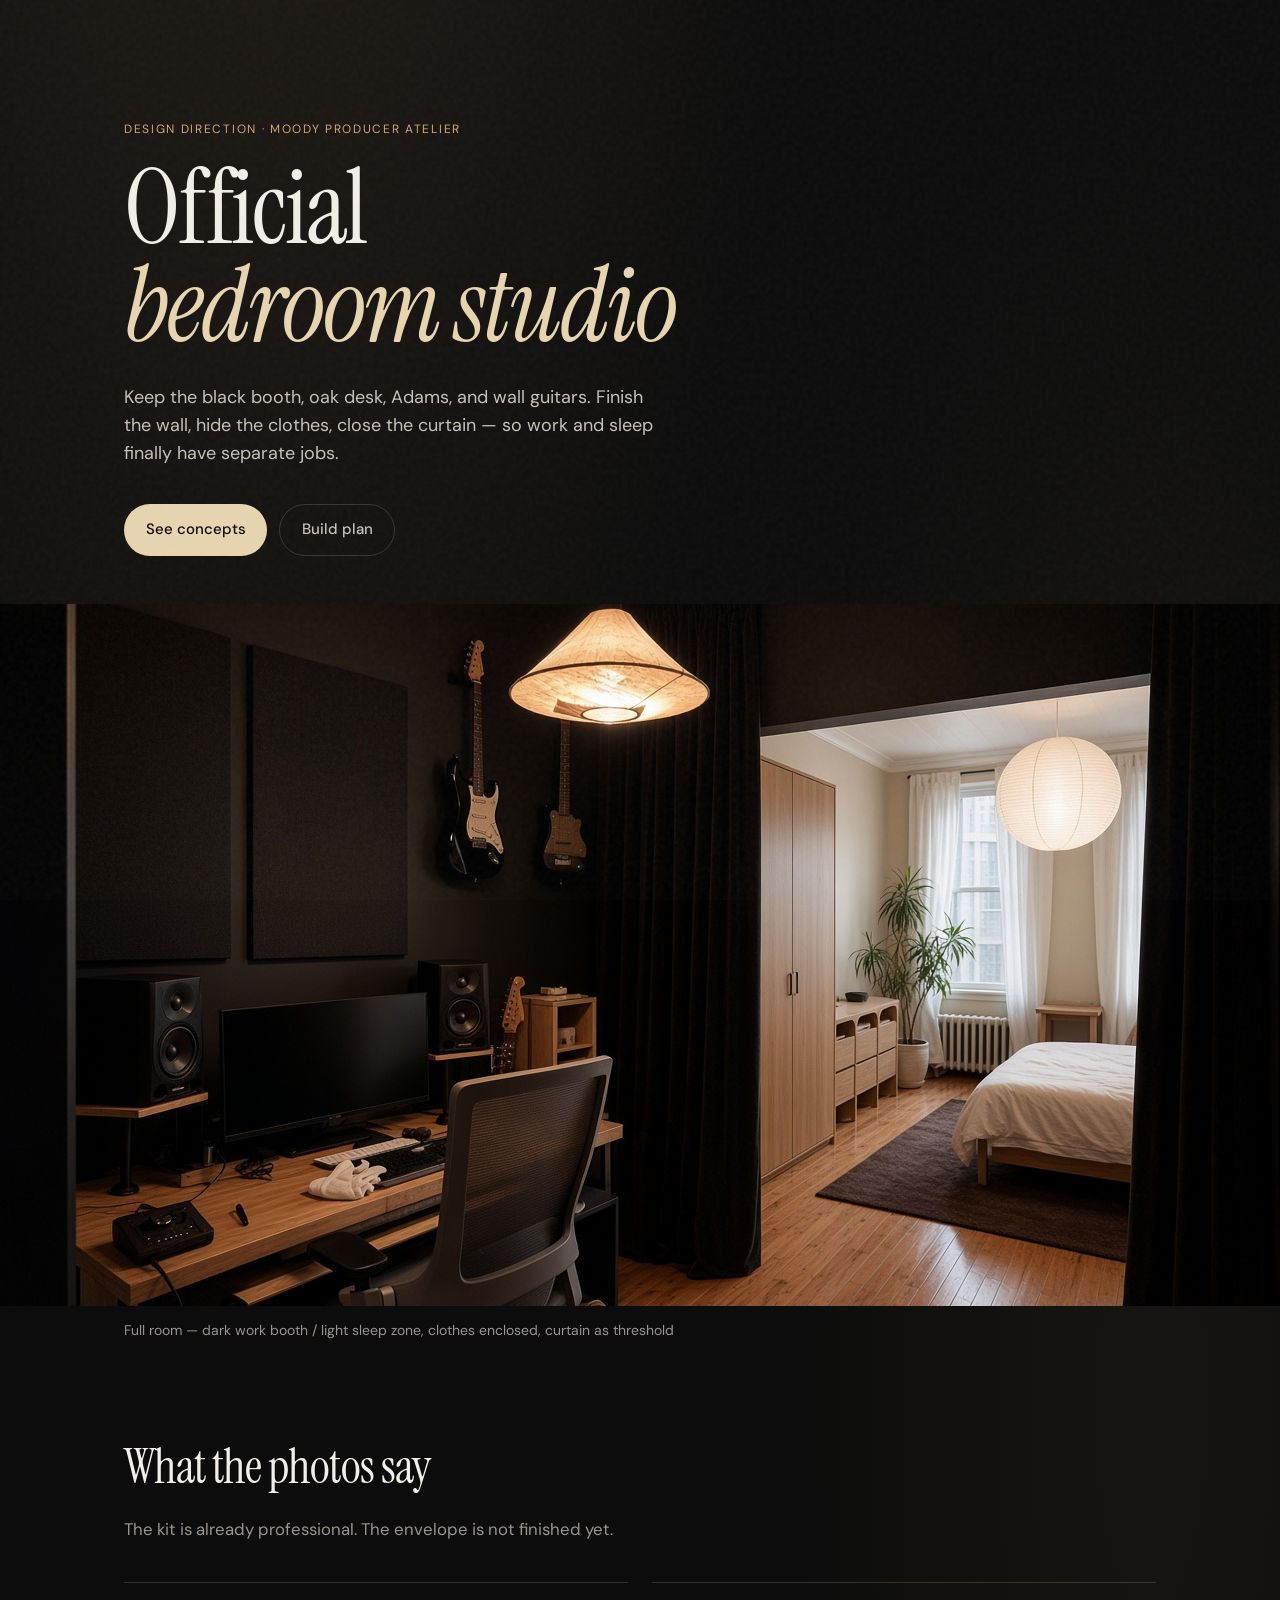
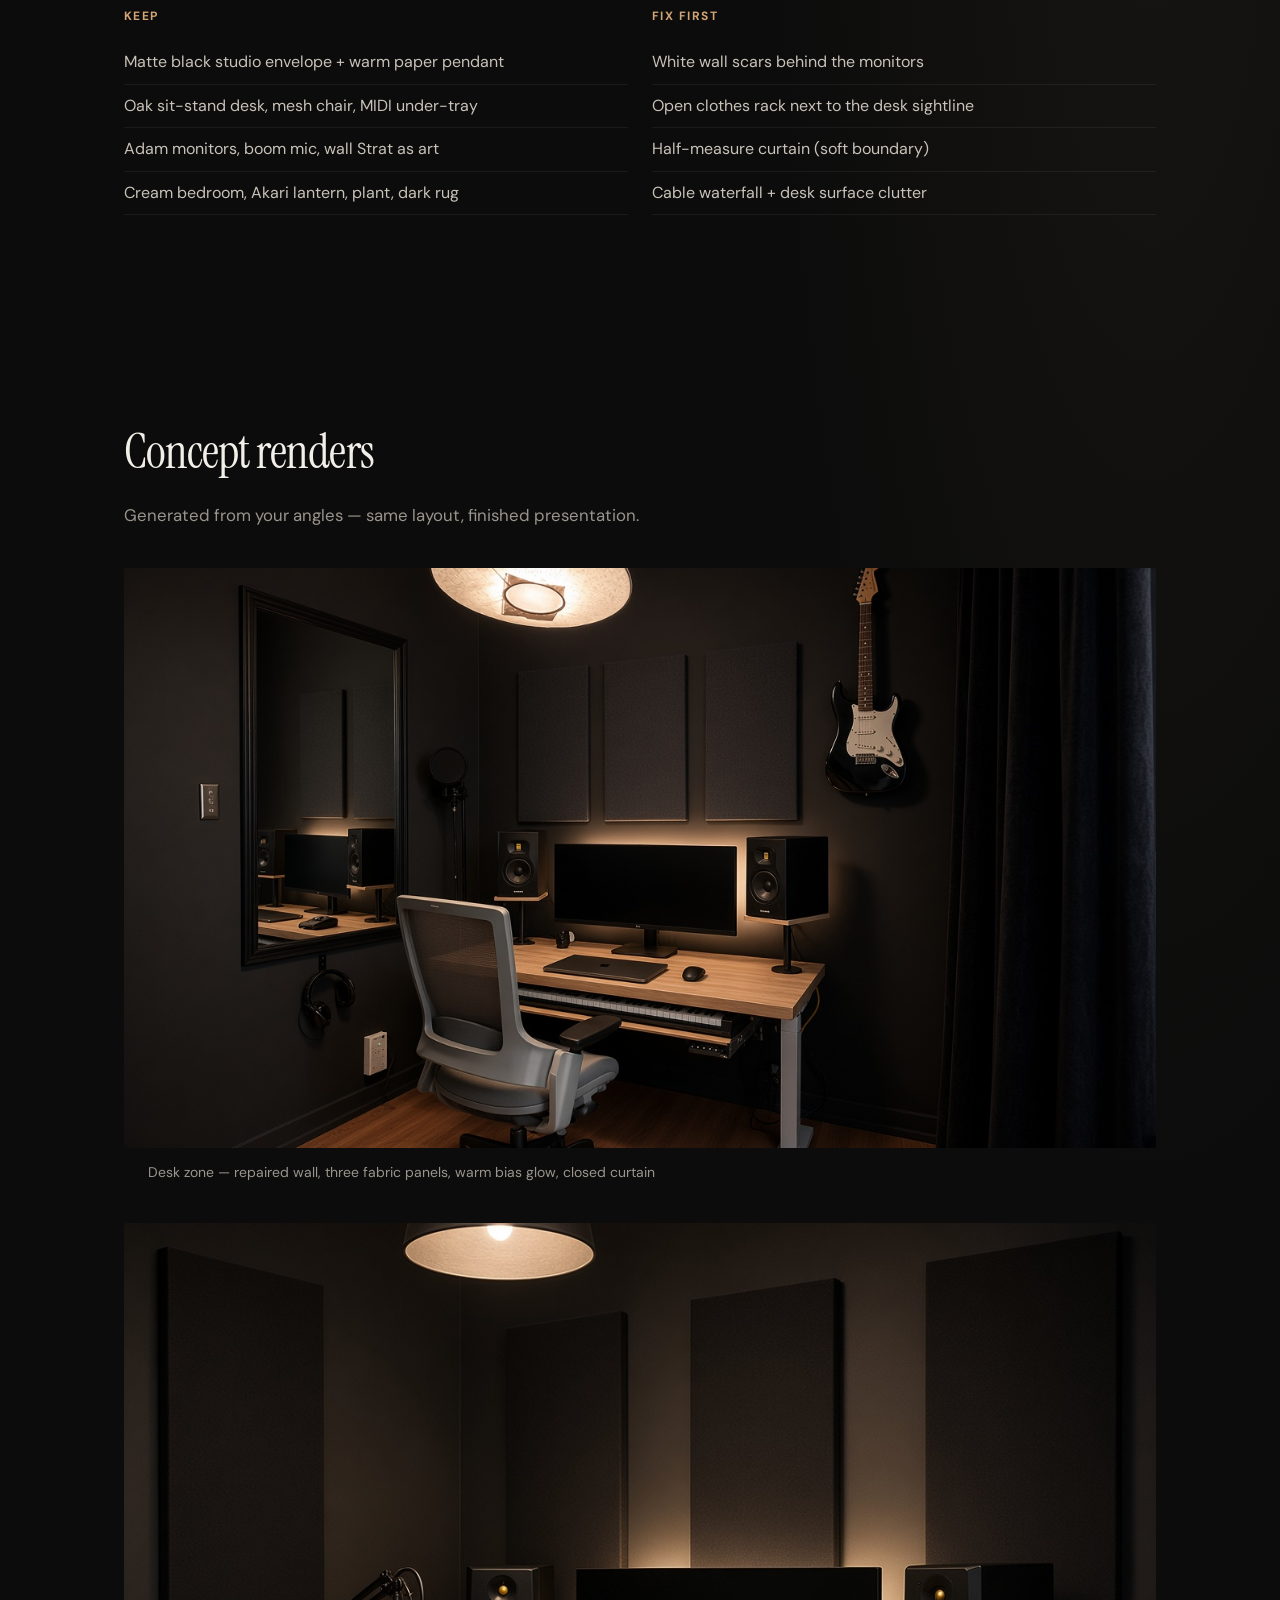
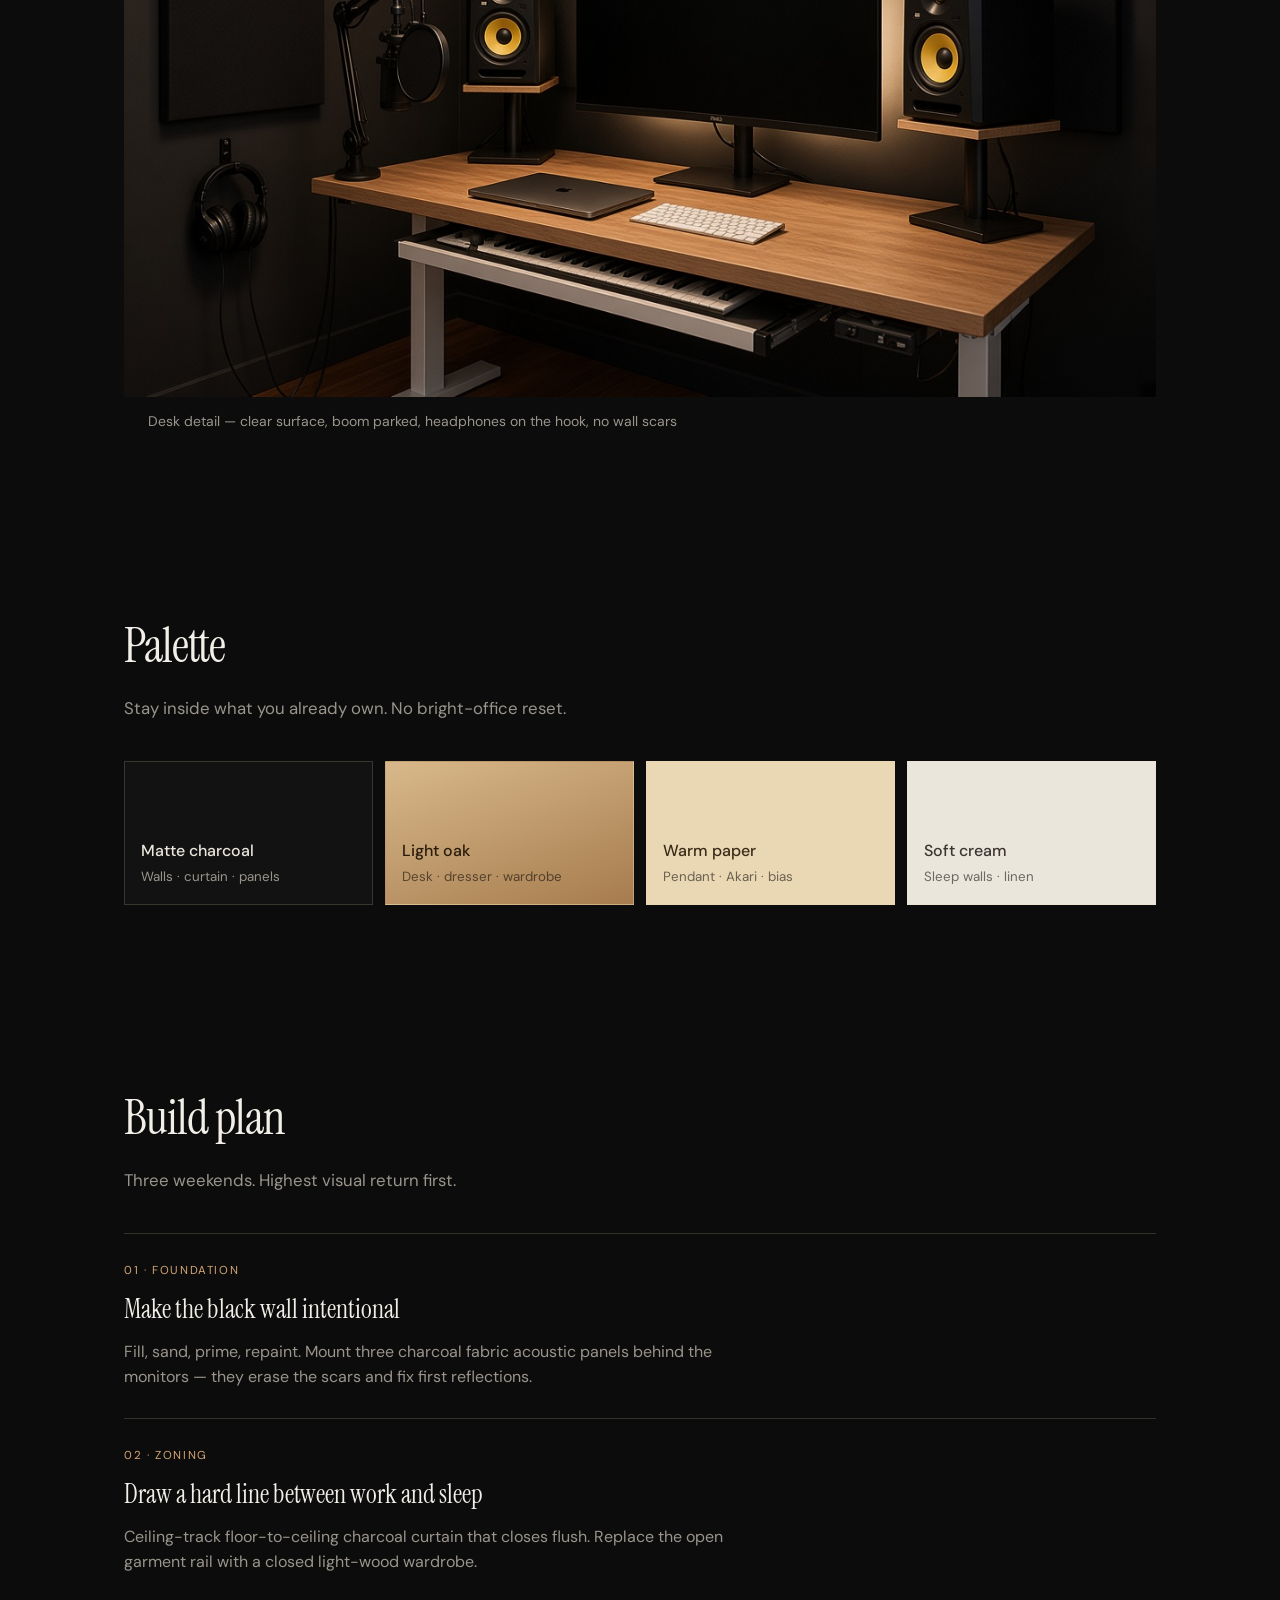
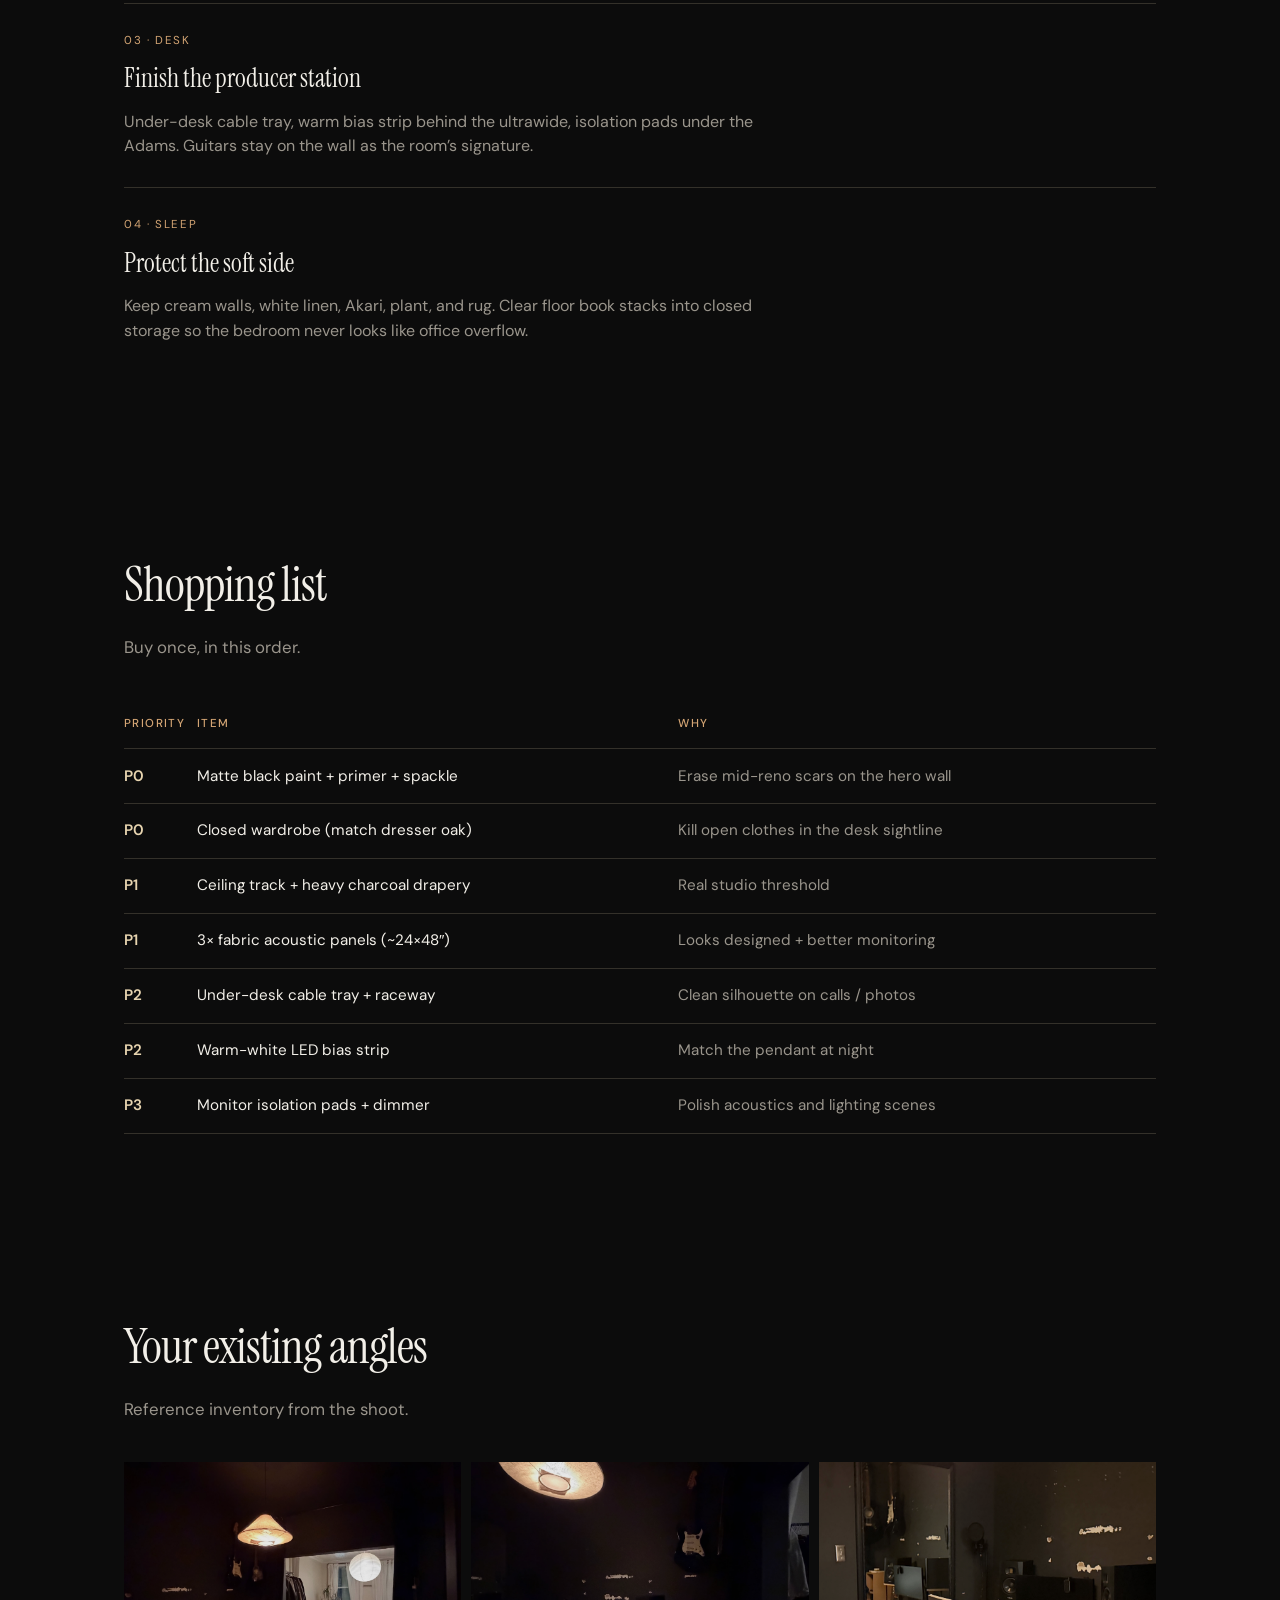
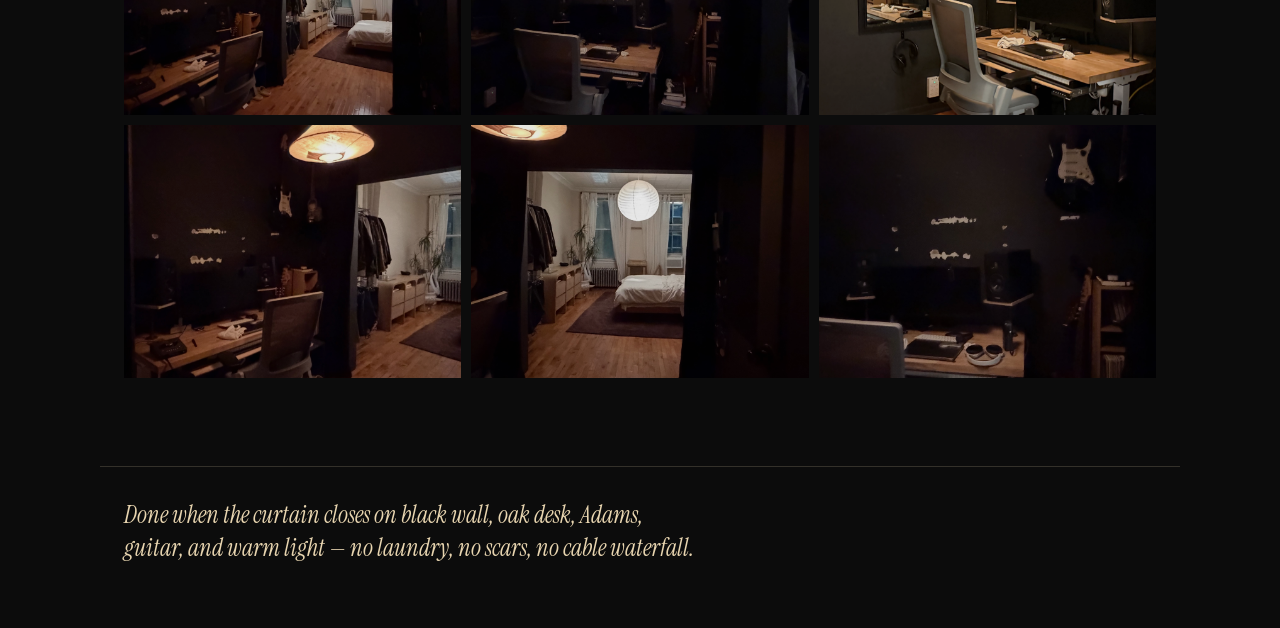
==== design/index.html @ 5d9a6160 "Add bedroom studio redesign: concepts, build plan, and design board Document a moody producer-atelie" ====
<!DOCTYPE html>
<html lang="en">
  <head>
    <meta charset="UTF-8" />
    <meta name="viewport" content="width=device-width, initial-scale=1" />
    <title>Official Studio — Bedroom Atelier Redesign</title>
    <link rel="preconnect" href="https://fonts.googleapis.com" />
    <link rel="preconnect" href="https://fonts.gstatic.com" crossorigin />
    <link
      href="https://fonts.googleapis.com/css2?family=DM+Sans:ital,opsz,wght@0,9..40,400;0,9..40,500;0,9..40,600;1,9..40,400&family=Instrument+Serif:ital@0;1&display=swap"
      rel="stylesheet"
    />
    <link rel="stylesheet" href="styles.css" />
  </head>
  <body>
    <div class="grain" aria-hidden="true"></div>

    <header class="hero">
      <p class="eyebrow">Design direction · Moody producer atelier</p>
      <h1>Official<br /><em>bedroom studio</em></h1>
      <p class="lede">
        Keep the black booth, oak desk, Adams, and wall guitars. Finish the wall,
        hide the clothes, close the curtain — so work and sleep finally have
        separate jobs.
      </p>
      <div class="hero-cta">
        <a class="btn primary" href="#concepts">See concepts</a>
        <a class="btn ghost" href="#plan">Build plan</a>
      </div>
    </header>

    <section class="band hero-visual" aria-label="Primary concept">
      <figure class="bleed">
        <img
          src="concepts/studio-concept-full-room.jpg"
          alt="Concept: finished dark studio booth opening into a soft cream bedroom behind a full charcoal curtain"
        />
        <figcaption>
          Full room — dark work booth / light sleep zone, clothes enclosed, curtain as threshold
        </figcaption>
      </figure>
    </section>

    <section class="section" id="diagnosis">
      <div class="section-head">
        <h2>What the photos say</h2>
        <p>
          The kit is already professional. The envelope is not finished yet.
        </p>
      </div>
      <div class="diag-grid">
        <article>
          <h3>Keep</h3>
          <ul>
            <li>Matte black studio envelope + warm paper pendant</li>
            <li>Oak sit-stand desk, mesh chair, MIDI under-tray</li>
            <li>Adam monitors, boom mic, wall Strat as art</li>
            <li>Cream bedroom, Akari lantern, plant, dark rug</li>
          </ul>
        </article>
        <article>
          <h3>Fix first</h3>
          <ul>
            <li>White wall scars behind the monitors</li>
            <li>Open clothes rack next to the desk sightline</li>
            <li>Half-measure curtain (soft boundary)</li>
            <li>Cable waterfall + desk surface clutter</li>
          </ul>
        </article>
      </div>
    </section>

    <section class="section" id="concepts">
      <div class="section-head">
        <h2>Concept renders</h2>
        <p>Generated from your angles — same layout, finished presentation.</p>
      </div>
      <div class="concept-stack">
        <figure>
          <img
            src="concepts/studio-concept-desk-zone.jpg"
            alt="Concept: finished desk zone with acoustic panels, bias light, and closed curtain"
          />
          <figcaption>
            Desk zone — repaired wall, three fabric panels, warm bias glow, closed curtain
          </figcaption>
        </figure>
        <figure>
          <img
            src="concepts/studio-concept-desk-detail.jpg"
            alt="Concept: close-up of the production desk with clean cable management"
          />
          <figcaption>
            Desk detail — clear surface, boom parked, headphones on the hook, no wall scars
          </figcaption>
        </figure>
      </div>
    </section>

    <section class="section palette" id="palette">
      <div class="section-head">
        <h2>Palette</h2>
        <p>Stay inside what you already own. No bright-office reset.</p>
      </div>
      <div class="swatches">
        <div class="swatch black">
          <span>Matte charcoal</span>
          <small>Walls · curtain · panels</small>
        </div>
        <div class="swatch oak">
          <span>Light oak</span>
          <small>Desk · dresser · wardrobe</small>
        </div>
        <div class="swatch paper">
          <span>Warm paper</span>
          <small>Pendant · Akari · bias</small>
        </div>
        <div class="swatch cream">
          <span>Soft cream</span>
          <small>Sleep walls · linen</small>
        </div>
      </div>
    </section>

    <section class="section" id="plan">
      <div class="section-head">
        <h2>Build plan</h2>
        <p>Three weekends. Highest visual return first.</p>
      </div>
      <ol class="phases">
        <li>
          <span class="phase-tag">01 · Foundation</span>
          <h3>Make the black wall intentional</h3>
          <p>
            Fill, sand, prime, repaint. Mount three charcoal fabric acoustic panels
            behind the monitors — they erase the scars and fix first reflections.
          </p>
        </li>
        <li>
          <span class="phase-tag">02 · Zoning</span>
          <h3>Draw a hard line between work and sleep</h3>
          <p>
            Ceiling-track floor-to-ceiling charcoal curtain that closes flush.
            Replace the open garment rail with a closed light-wood wardrobe.
          </p>
        </li>
        <li>
          <span class="phase-tag">03 · Desk</span>
          <h3>Finish the producer station</h3>
          <p>
            Under-desk cable tray, warm bias strip behind the ultrawide, isolation
            pads under the Adams. Guitars stay on the wall as the room’s signature.
          </p>
        </li>
        <li>
          <span class="phase-tag">04 · Sleep</span>
          <h3>Protect the soft side</h3>
          <p>
            Keep cream walls, white linen, Akari, plant, and rug. Clear floor book
            stacks into closed storage so the bedroom never looks like office overflow.
          </p>
        </li>
      </ol>
    </section>

    <section class="section" id="shopping">
      <div class="section-head">
        <h2>Shopping list</h2>
        <p>Buy once, in this order.</p>
      </div>
      <table>
        <thead>
          <tr>
            <th>Priority</th>
            <th>Item</th>
            <th>Why</th>
          </tr>
        </thead>
        <tbody>
          <tr>
            <td>P0</td>
            <td>Matte black paint + primer + spackle</td>
            <td>Erase mid-reno scars on the hero wall</td>
          </tr>
          <tr>
            <td>P0</td>
            <td>Closed wardrobe (match dresser oak)</td>
            <td>Kill open clothes in the desk sightline</td>
          </tr>
          <tr>
            <td>P1</td>
            <td>Ceiling track + heavy charcoal drapery</td>
            <td>Real studio threshold</td>
          </tr>
          <tr>
            <td>P1</td>
            <td>3× fabric acoustic panels (~24×48″)</td>
            <td>Looks designed + better monitoring</td>
          </tr>
          <tr>
            <td>P2</td>
            <td>Under-desk cable tray + raceway</td>
            <td>Clean silhouette on calls / photos</td>
          </tr>
          <tr>
            <td>P2</td>
            <td>Warm-white LED bias strip</td>
            <td>Match the pendant at night</td>
          </tr>
          <tr>
            <td>P3</td>
            <td>Monitor isolation pads + dimmer</td>
            <td>Polish acoustics and lighting scenes</td>
          </tr>
        </tbody>
      </table>
    </section>

    <section class="section before" id="existing">
      <div class="section-head">
        <h2>Your existing angles</h2>
        <p>Reference inventory from the shoot.</p>
      </div>
      <div class="photo-rail">
        <img src="photos/01a165e0-ff31-783e-bca0-abbd5b6c781a.jpg" alt="Existing: studio into bedroom overview" />
        <img src="photos/01a165e1-02fd-7093-abe8-5a65514c00a8.jpg" alt="Existing: desk with pendant light" />
        <img src="photos/01a165e1-12f2-7c2d-a781-ef3bb7b58fbb.jpg" alt="Existing: desk close with wall damage" />
        <img src="photos/01a165e1-06e3-7f31-9df7-b9083e1f2e1c.jpg" alt="Existing: dual zone wide shot" />
        <img src="photos/01a165e1-0b97-76ba-b38a-22331a38e2df.jpg" alt="Existing: bedroom from studio doorway" />
        <img src="photos/01a165e1-0ae0-77a6-a080-4a0bafe19f77.jpg" alt="Existing: desk gear close-up" />
      </div>
    </section>

    <footer class="footer">
      <p>
        Done when the curtain closes on black wall, oak desk, Adams, guitar, and warm
        light — no laundry, no scars, no cable waterfall.
      </p>
    </footer>
  </body>
</html>
---- design/styles.css ----
:root {
  --ink: #0c0c0c;
  --charcoal: #161616;
  --graphite: #2a2a2a;
  --mist: #c8c2b8;
  --cream: #ebe6dc;
  --oak: #c4a574;
  --paper: #e8d5b0;
  --warm: #d4a574;
  --line: rgba(232, 213, 176, 0.18);
  --text: #f2efe8;
  --muted: #9a958c;
  --max: 1080px;
  --ease: cubic-bezier(0.22, 1, 0.36, 1);
}

*,
*::before,
*::after {
  box-sizing: border-box;
}

html {
  scroll-behavior: smooth;
}

body {
  margin: 0;
  color: var(--text);
  background:
    radial-gradient(ellipse 80% 50% at 20% -10%, rgba(212, 165, 116, 0.12), transparent 55%),
    radial-gradient(ellipse 60% 40% at 90% 20%, rgba(196, 165, 116, 0.06), transparent 50%),
    var(--ink);
  font-family: "DM Sans", sans-serif;
  font-optical-sizing: auto;
  line-height: 1.55;
  -webkit-font-smoothing: antialiased;
}

.grain {
  pointer-events: none;
  position: fixed;
  inset: 0;
  z-index: 50;
  opacity: 0.04;
  background-image: url("data:image/svg+xml,%3Csvg viewBox='0 0 200 200' xmlns='http://www.w3.org/2000/svg'%3E%3Cfilter id='n'%3E%3CfeTurbulence type='fractalNoise' baseFrequency='0.85' numOctaves='4' stitchTiles='stitch'/%3E%3C/filter%3E%3Crect width='100%25' height='100%25' filter='url(%23n)'/%3E%3C/svg%3E");
}

img {
  display: block;
  max-width: 100%;
  height: auto;
}

a {
  color: inherit;
}

.hero {
  max-width: var(--max);
  margin: 0 auto;
  padding: clamp(4rem, 12vw, 7.5rem) 1.5rem 3rem;
  animation: rise 0.9s var(--ease) both;
}

.eyebrow {
  margin: 0 0 1.25rem;
  font-size: 0.75rem;
  letter-spacing: 0.14em;
  text-transform: uppercase;
  color: var(--warm);
}

.hero h1 {
  margin: 0;
  font-family: "Instrument Serif", Georgia, serif;
  font-weight: 400;
  font-size: clamp(3.25rem, 10vw, 6.5rem);
  line-height: 0.95;
  letter-spacing: -0.02em;
}

.hero h1 em {
  font-style: italic;
  color: var(--paper);
}

.lede {
  max-width: 34rem;
  margin: 1.75rem 0 0;
  font-size: 1.125rem;
  color: var(--mist);
}

.hero-cta {
  display: flex;
  flex-wrap: wrap;
  gap: 0.75rem;
  margin-top: 2.25rem;
}

.btn {
  display: inline-flex;
  align-items: center;
  justify-content: center;
  padding: 0.85rem 1.35rem;
  border-radius: 999px;
  text-decoration: none;
  font-size: 0.9375rem;
  font-weight: 500;
  transition: transform 0.35s var(--ease), background 0.35s var(--ease), color 0.35s var(--ease);
}

.btn:hover {
  transform: translateY(-2px);
}

.btn.primary {
  background: var(--paper);
  color: var(--ink);
}

.btn.ghost {
  border: 1px solid var(--line);
  color: var(--mist);
}

.btn.ghost:hover {
  border-color: var(--paper);
  color: var(--text);
}

.band {
  margin: 0;
}

.bleed {
  margin: 0;
  position: relative;
  overflow: hidden;
}

.bleed img {
  width: 100%;
  max-height: 78vh;
  object-fit: cover;
  animation: fade 1.1s var(--ease) 0.15s both;
}

.bleed figcaption,
.concept-stack figcaption {
  max-width: var(--max);
  margin: 0.85rem auto 0;
  padding: 0 1.5rem;
  font-size: 0.875rem;
  color: var(--muted);
}

.section {
  max-width: var(--max);
  margin: 0 auto;
  padding: clamp(3.5rem, 8vw, 5.5rem) 1.5rem;
}

.section-head {
  max-width: 36rem;
  margin-bottom: 2.5rem;
}

.section-head h2 {
  margin: 0;
  font-family: "Instrument Serif", Georgia, serif;
  font-size: clamp(2rem, 4.5vw, 3rem);
  font-weight: 400;
  letter-spacing: -0.02em;
}

.section-head p {
  margin: 0.75rem 0 0;
  color: var(--muted);
  font-size: 1.05rem;
}

.diag-grid {
  display: grid;
  grid-template-columns: repeat(2, minmax(0, 1fr));
  gap: 1.5rem;
}

.diag-grid article {
  padding: 1.5rem 0;
  border-top: 1px solid var(--line);
}

.diag-grid h3 {
  margin: 0 0 1rem;
  font-size: 0.75rem;
  letter-spacing: 0.12em;
  text-transform: uppercase;
  color: var(--warm);
}

.diag-grid ul {
  margin: 0;
  padding: 0;
  list-style: none;
}

.diag-grid li {
  padding: 0.55rem 0;
  border-bottom: 1px solid rgba(255, 255, 255, 0.06);
  color: var(--mist);
}

.concept-stack {
  display: grid;
  gap: 2.5rem;
}

.concept-stack figure {
  margin: 0;
}

.concept-stack img {
  width: 100%;
  border-radius: 2px;
}

.swatches {
  display: grid;
  grid-template-columns: repeat(4, minmax(0, 1fr));
  gap: 0.75rem;
}

.swatch {
  min-height: 9rem;
  padding: 1rem;
  display: flex;
  flex-direction: column;
  justify-content: flex-end;
  border: 1px solid var(--line);
}

.swatch span {
  font-weight: 500;
}

.swatch small {
  color: rgba(0, 0, 0, 0.55);
  margin-top: 0.2rem;
}

.swatch.black {
  background: #121212;
  color: var(--cream);
}

.swatch.black small {
  color: var(--muted);
}

.swatch.oak {
  background: linear-gradient(160deg, #d8b88a, #a67c4e);
  color: #2a1c0c;
}

.swatch.paper {
  background: #ead7b4;
  color: #3a2c18;
}

.swatch.cream {
  background: #ebe6dc;
  color: #3a3530;
}

.phases {
  margin: 0;
  padding: 0;
  list-style: none;
  counter-reset: none;
}

.phases li {
  padding: 1.75rem 0;
  border-top: 1px solid var(--line);
  transition: padding-left 0.4s var(--ease);
}

.phases li:hover {
  padding-left: 0.5rem;
}

.phase-tag {
  display: block;
  font-size: 0.72rem;
  letter-spacing: 0.14em;
  text-transform: uppercase;
  color: var(--warm);
  margin-bottom: 0.55rem;
}

.phases h3 {
  margin: 0;
  font-family: "Instrument Serif", Georgia, serif;
  font-size: 1.65rem;
  font-weight: 400;
}

.phases p {
  margin: 0.65rem 0 0;
  max-width: 40rem;
  color: var(--muted);
}

table {
  width: 100%;
  border-collapse: collapse;
  font-size: 0.95rem;
}

th,
td {
  text-align: left;
  padding: 0.95rem 0.75rem 0.95rem 0;
  border-bottom: 1px solid var(--line);
  vertical-align: top;
}

th {
  font-size: 0.72rem;
  letter-spacing: 0.12em;
  text-transform: uppercase;
  color: var(--warm);
  font-weight: 500;
}

td:first-child {
  color: var(--paper);
  font-weight: 600;
  width: 3.5rem;
}

td:nth-child(2) {
  color: var(--text);
}

td:nth-child(3) {
  color: var(--muted);
}

.photo-rail {
  display: grid;
  grid-template-columns: repeat(3, minmax(0, 1fr));
  gap: 0.65rem;
}

.photo-rail img {
  width: 100%;
  aspect-ratio: 4 / 3;
  object-fit: cover;
  filter: saturate(0.92);
  opacity: 0.9;
  transition: opacity 0.35s var(--ease), filter 0.35s var(--ease);
}

.photo-rail img:hover {
  opacity: 1;
  filter: saturate(1);
}

.footer {
  max-width: var(--max);
  margin: 0 auto;
  padding: 2rem 1.5rem 4rem;
  border-top: 1px solid var(--line);
}

.footer p {
  margin: 0;
  max-width: 36rem;
  font-family: "Instrument Serif", Georgia, serif;
  font-size: 1.5rem;
  font-style: italic;
  color: var(--paper);
  line-height: 1.35;
}

@keyframes rise {
  from {
    opacity: 0;
    transform: translateY(18px);
  }
  to {
    opacity: 1;
    transform: none;
  }
}

@keyframes fade {
  from {
    opacity: 0;
    transform: scale(1.02);
  }
  to {
    opacity: 1;
    transform: none;
  }
}

@media (max-width: 800px) {
  .diag-grid,
  .swatches,
  .photo-rail {
    grid-template-columns: 1fr 1fr;
  }
}

@media (max-width: 560px) {
  .diag-grid,
  .swatches,
  .photo-rail {
    grid-template-columns: 1fr;
  }

  table {
    display: block;
    overflow-x: auto;
  }
}
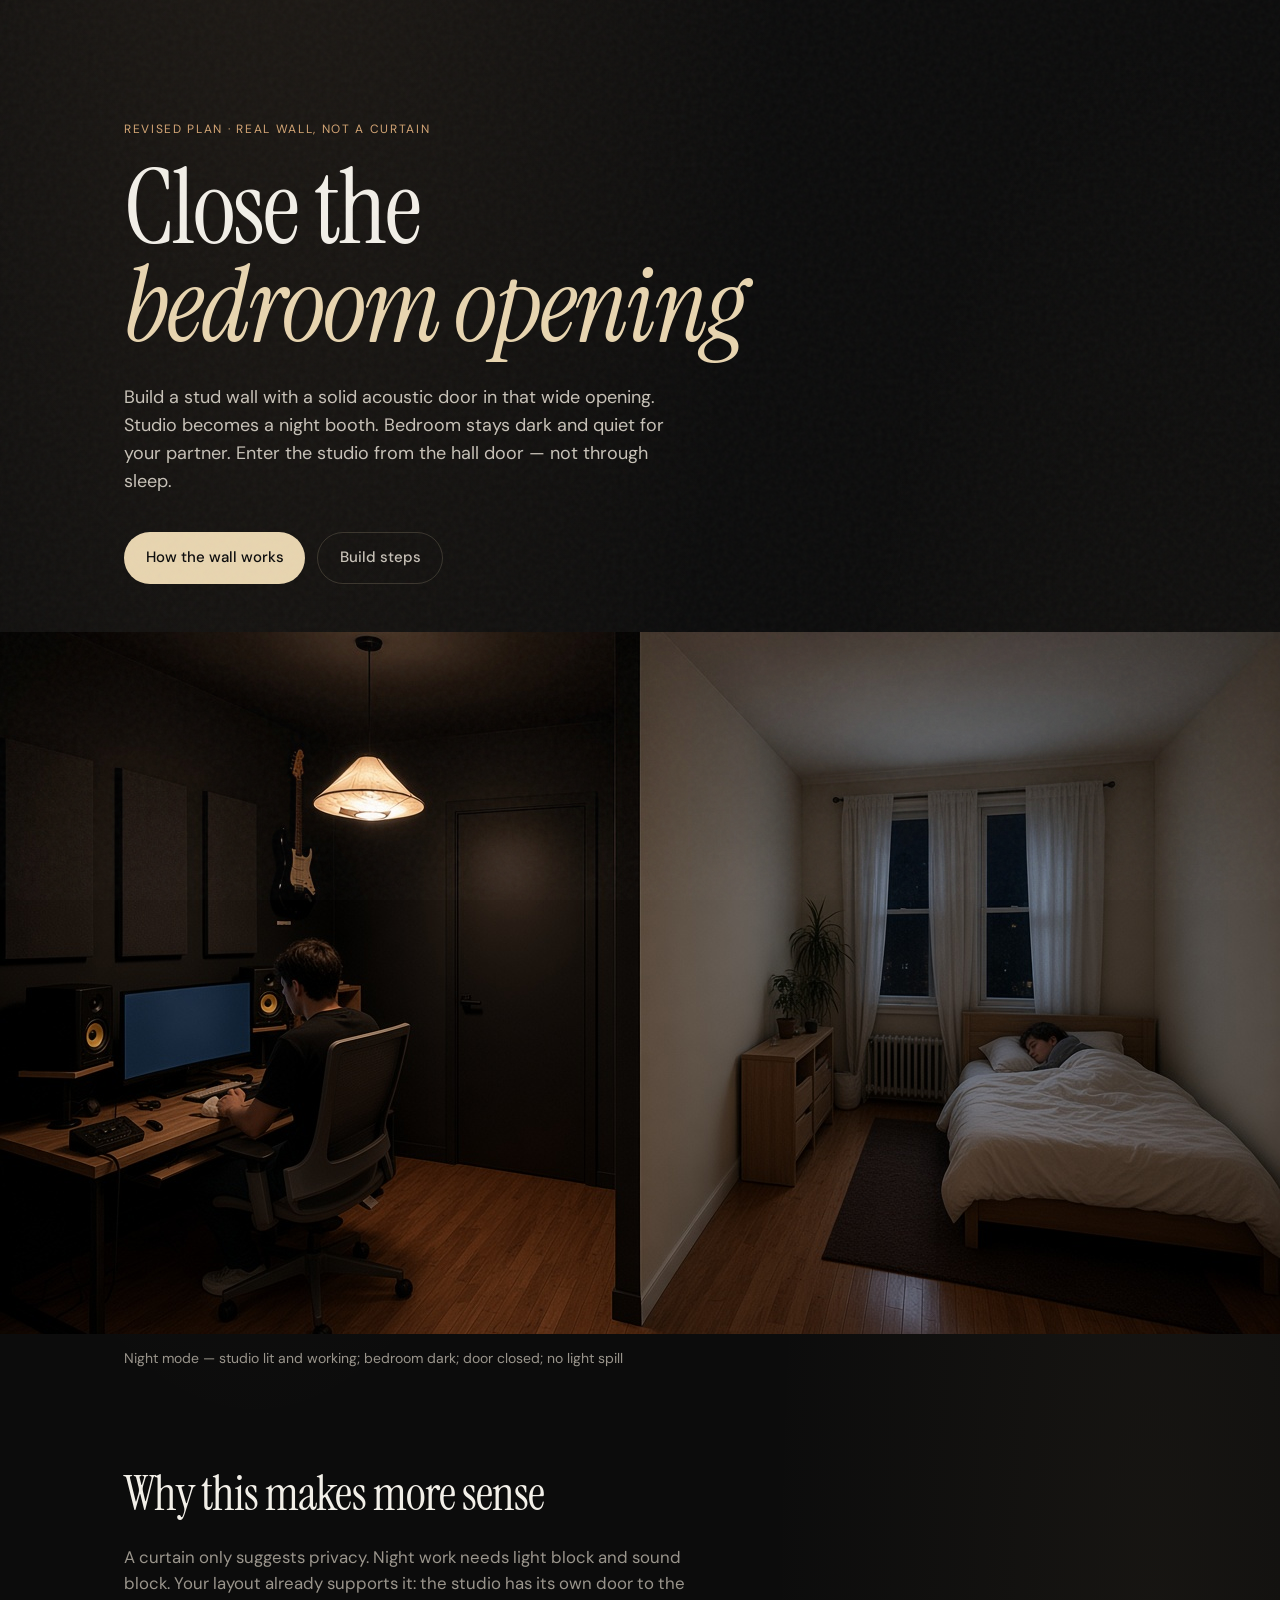
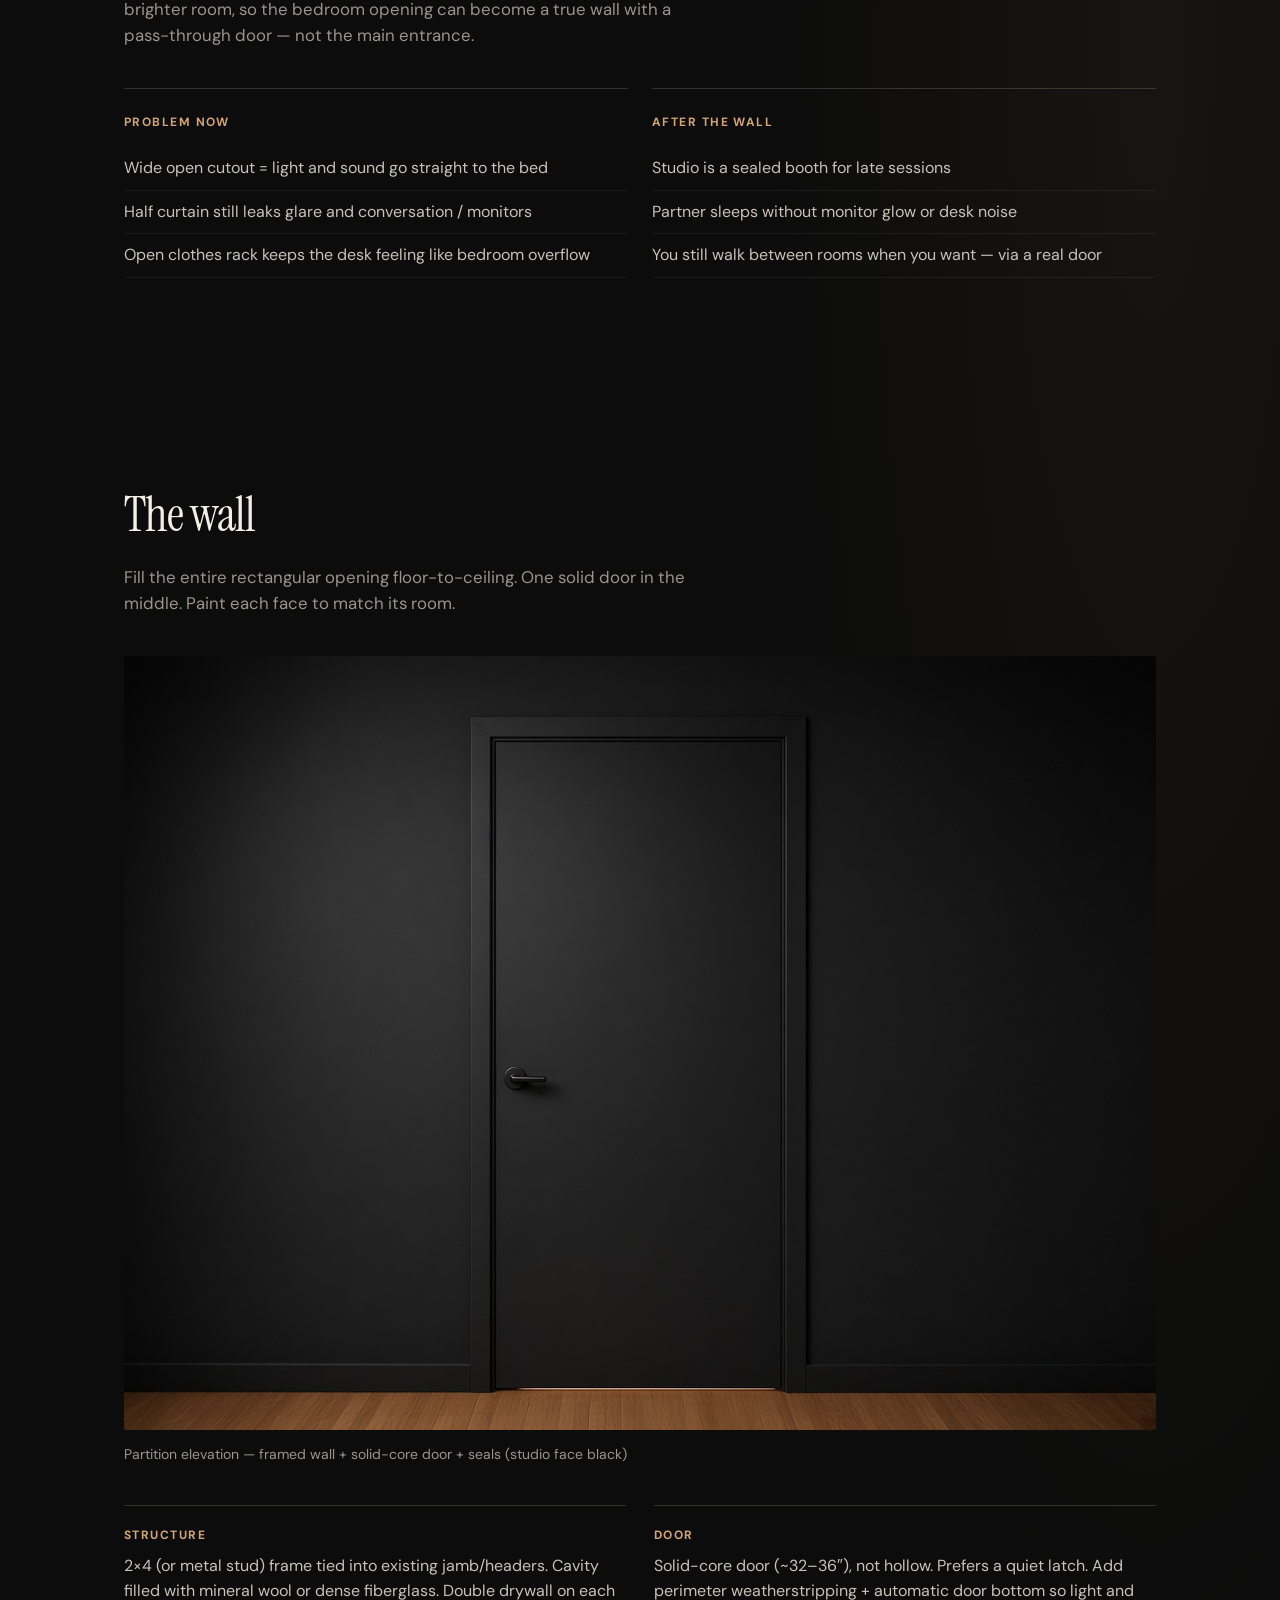
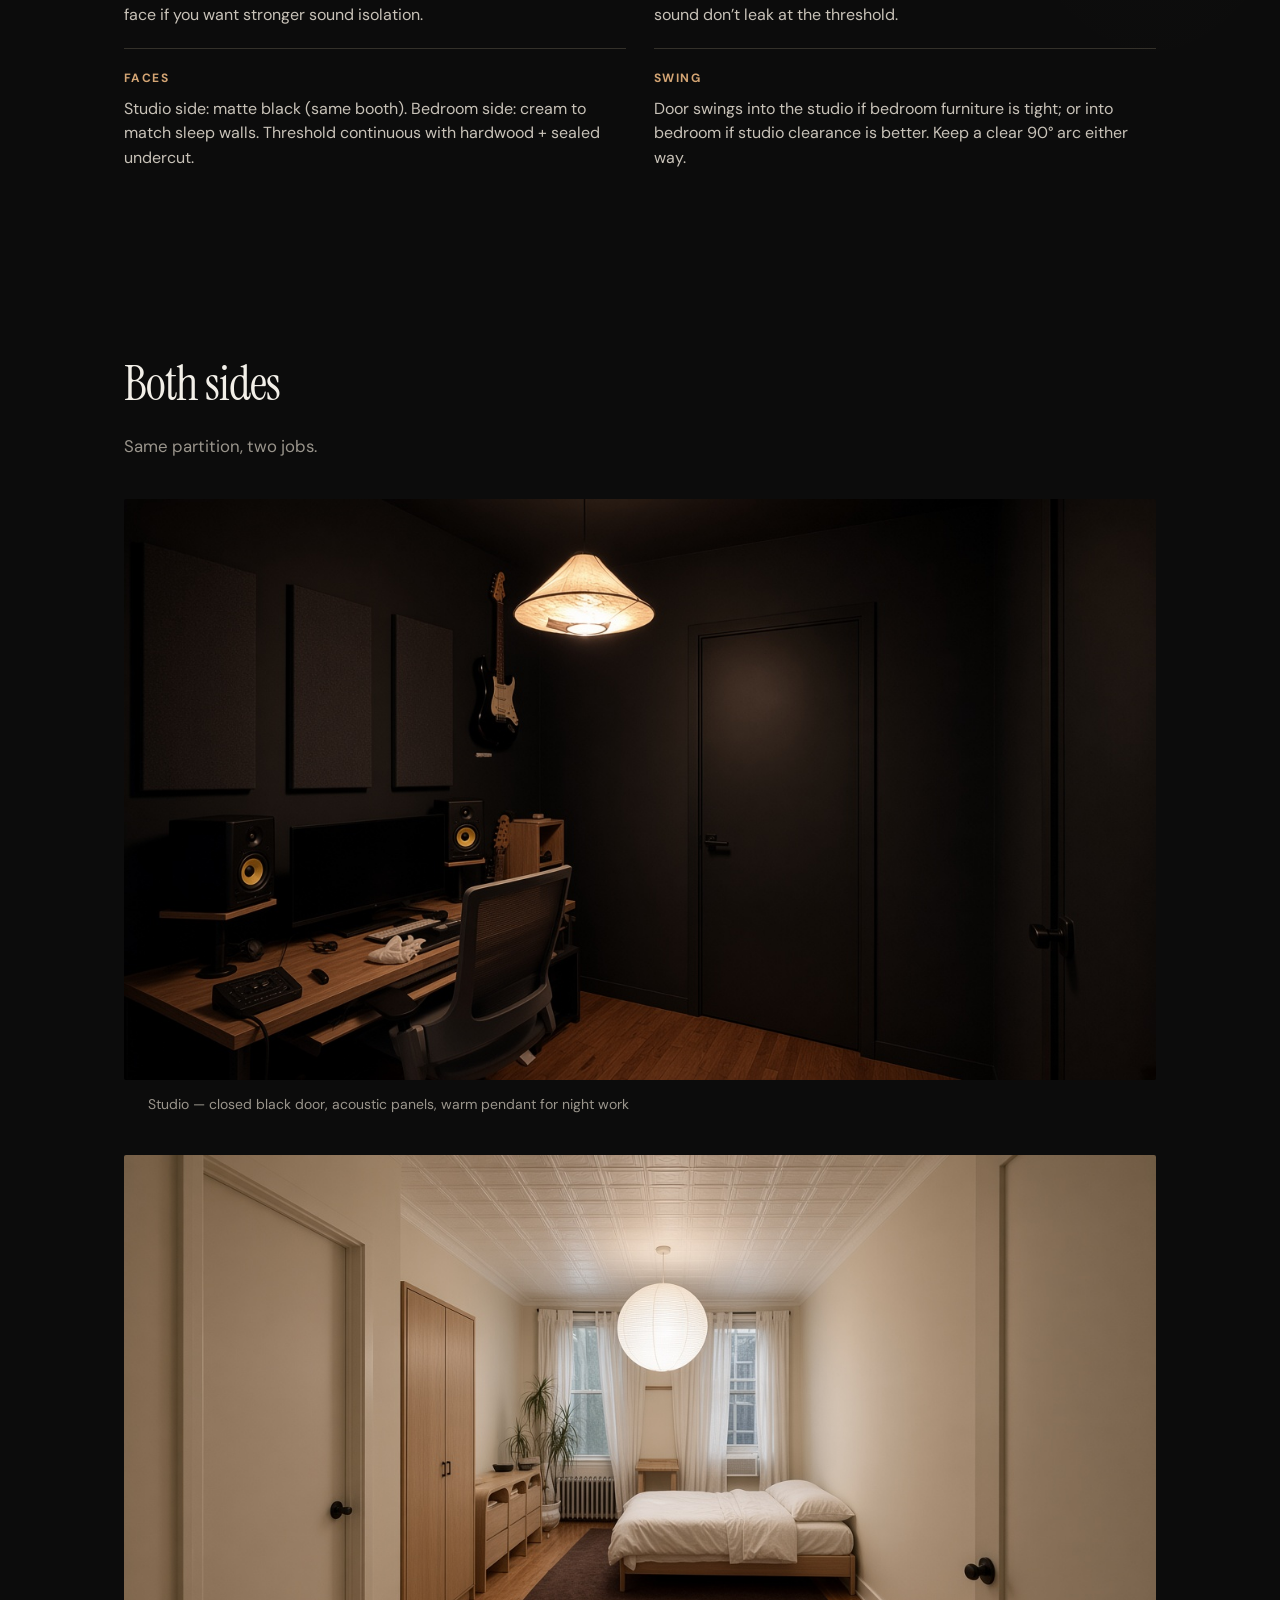
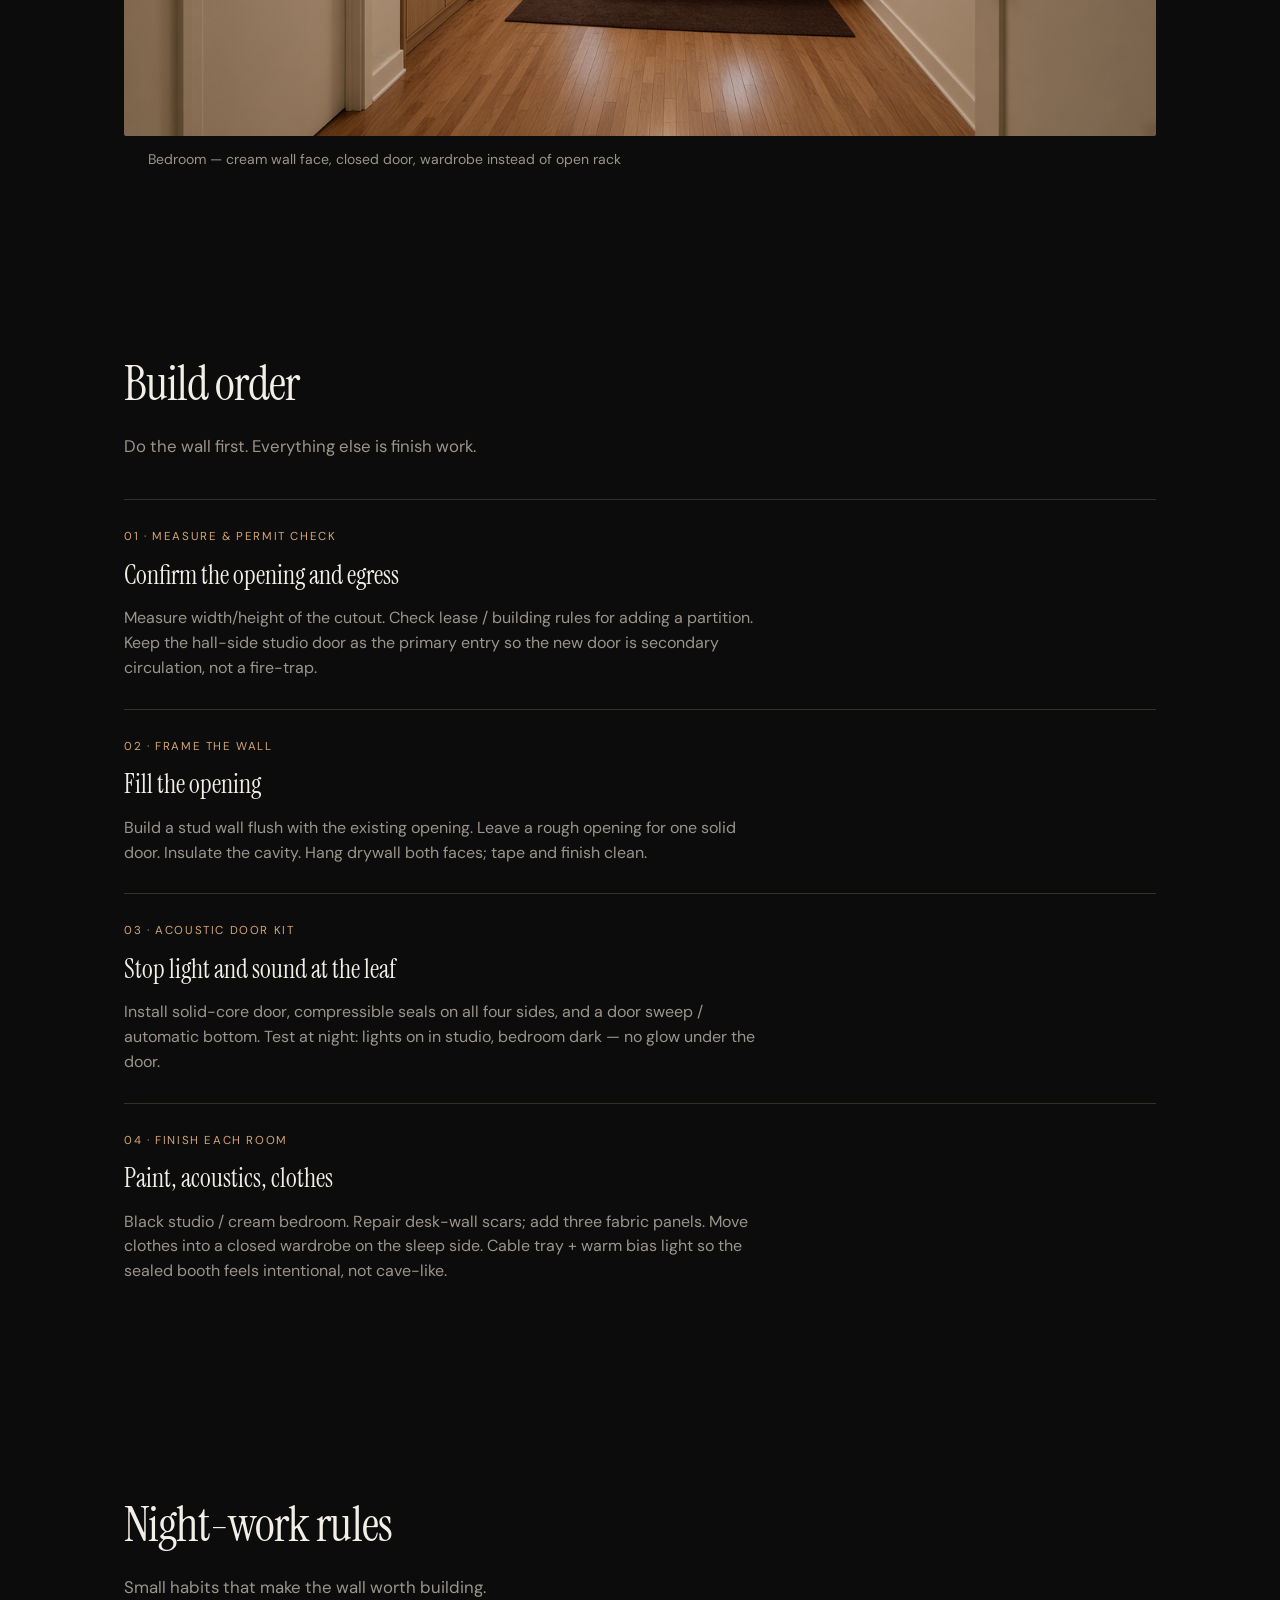
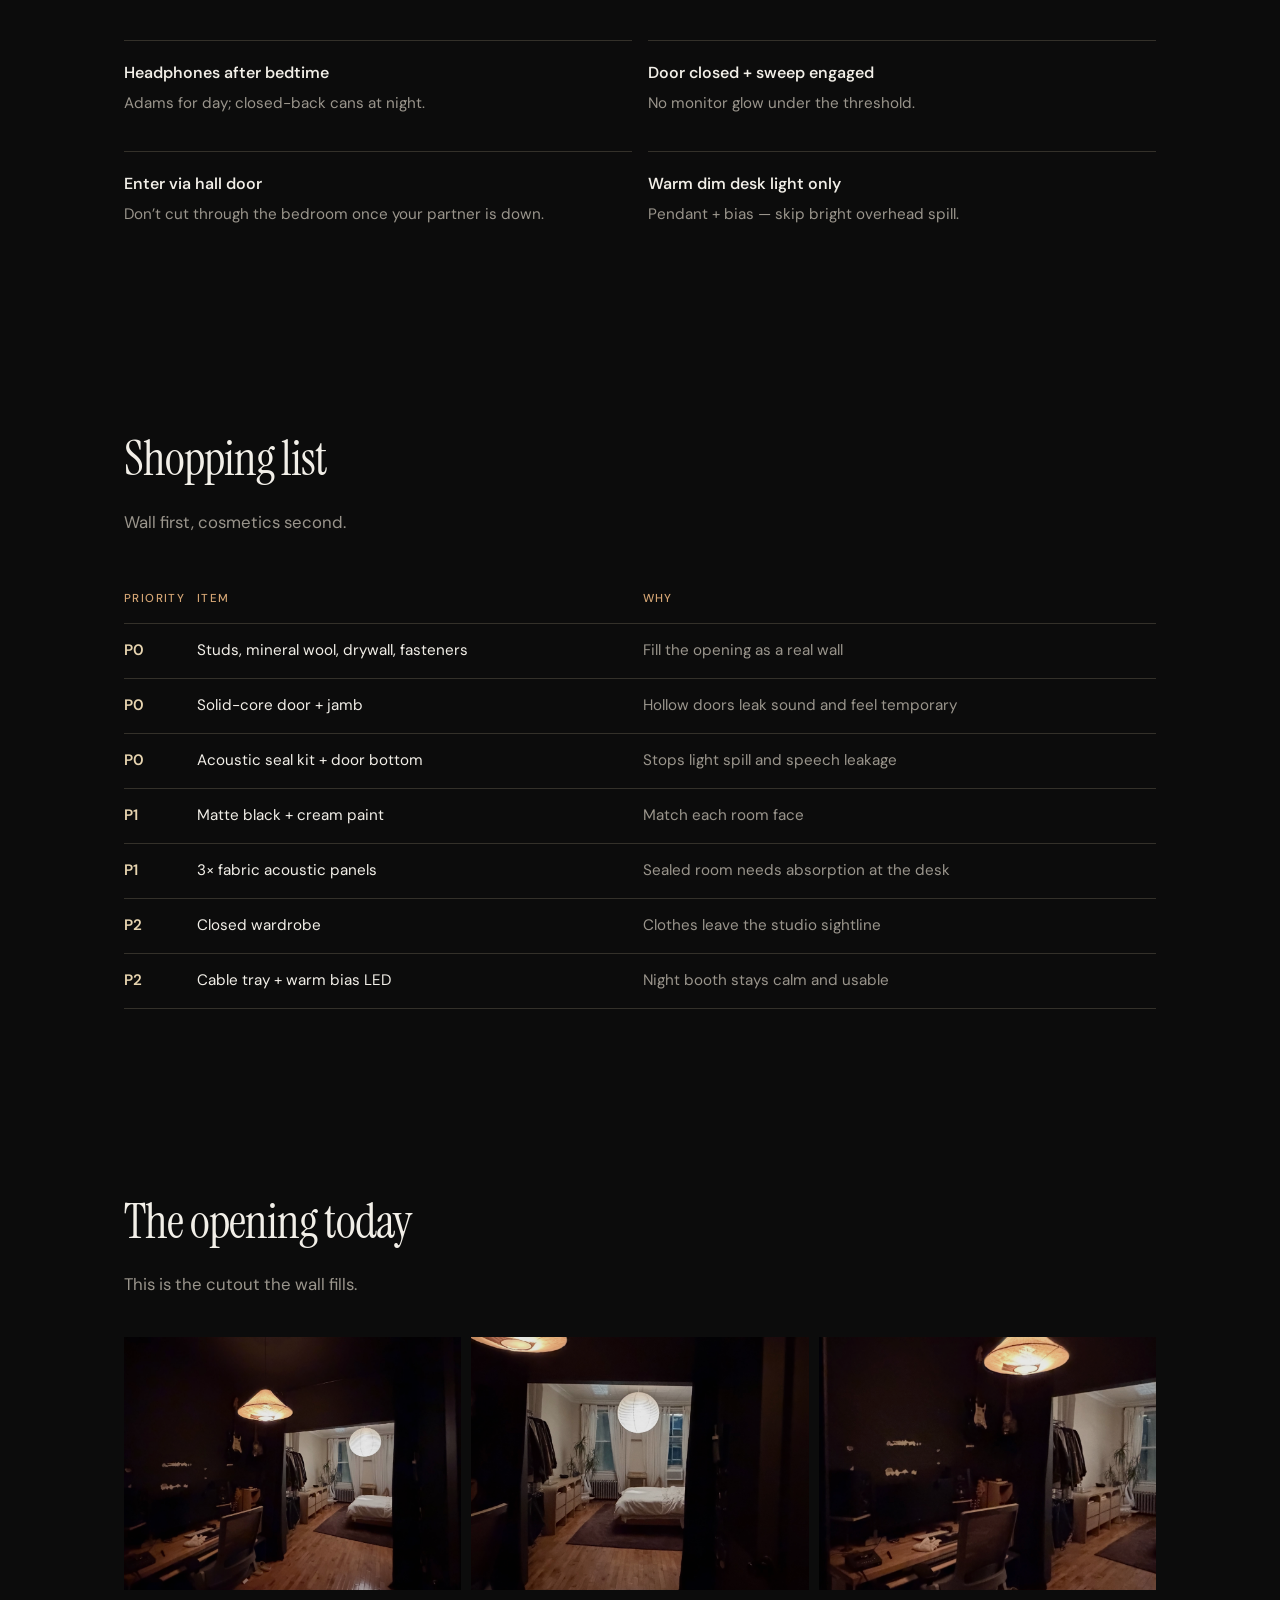
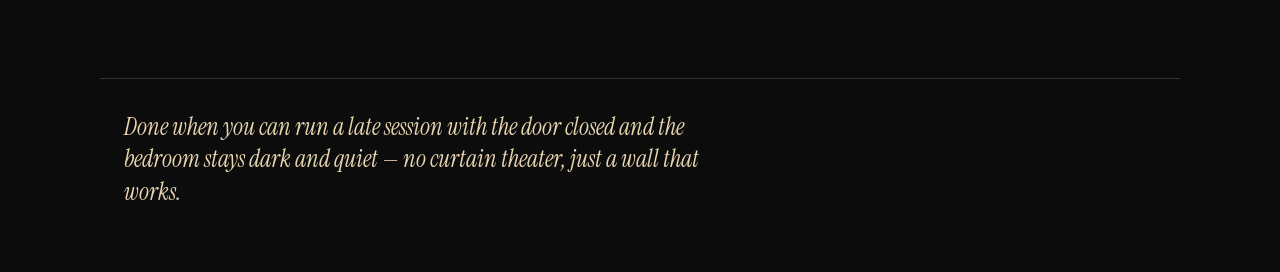
==== commit 53ba8dd5: "Revise design: solid wall at bedroom opening for night isolation Replace curtain-based dual-zone pla" ====
--- a/design/index.html
+++ b/design/index.html
@@ -3,11 +3,11 @@
   <head>
     <meta charset="UTF-8" />
     <meta name="viewport" content="width=device-width, initial-scale=1" />
-    <title>Official Studio — Bedroom Atelier Redesign</title>
+    <title>Sealed Studio — Wall at the Bedroom Opening</title>
     <link rel="preconnect" href="https://fonts.googleapis.com" />
     <link rel="preconnect" href="https://fonts.gstatic.com" crossorigin />
     <link
-      href="https://fonts.googleapis.com/css2?family=DM+Sans:ital,opsz,wght@0,9..40,400;0,9..40,500;0,9..40,600;1,9..40,400&family=Instrument+Serif:ital@0;1&display=swap"
+      href="https://fonts.googleapis.com/css2?family=DM+Sans:opsz,wght@9..40,400;9..40,500;9..40,600&family=Instrument+Serif:ital@0;1&display=swap"
       rel="stylesheet"
     />
     <link rel="stylesheet" href="styles.css" />
@@ -16,157 +16,213 @@
     <div class="grain" aria-hidden="true"></div>
 
     <header class="hero">
-      <p class="eyebrow">Design direction · Moody producer atelier</p>
-      <h1>Official<br /><em>bedroom studio</em></h1>
+      <p class="eyebrow">Revised plan · Real wall, not a curtain</p>
+      <h1>Close the<br /><em>bedroom opening</em></h1>
       <p class="lede">
-        Keep the black booth, oak desk, Adams, and wall guitars. Finish the wall,
-        hide the clothes, close the curtain — so work and sleep finally have
-        separate jobs.
+        Build a stud wall with a solid acoustic door in that wide opening. Studio
+        becomes a night booth. Bedroom stays dark and quiet for your partner.
+        Enter the studio from the hall door — not through sleep.
       </p>
       <div class="hero-cta">
-        <a class="btn primary" href="#concepts">See concepts</a>
-        <a class="btn ghost" href="#plan">Build plan</a>
+        <a class="btn primary" href="#wall">How the wall works</a>
+        <a class="btn ghost" href="#build">Build steps</a>
       </div>
     </header>
 
-    <section class="band hero-visual" aria-label="Primary concept">
+    <section class="band hero-visual" aria-label="Night isolation concept">
       <figure class="bleed">
         <img
-          src="concepts/studio-concept-full-room.jpg"
-          alt="Concept: finished dark studio booth opening into a soft cream bedroom behind a full charcoal curtain"
+          src="concepts/concept-night-isolation-v2.jpg"
+          alt="Night: sealed black studio lit for work, quiet bedroom dark behind closed partition door"
         />
         <figcaption>
-          Full room — dark work booth / light sleep zone, clothes enclosed, curtain as threshold
+          Night mode — studio lit and working; bedroom dark; door closed; no light spill
         </figcaption>
       </figure>
     </section>
 
-    <section class="section" id="diagnosis">
-      <div class="section-head">
-        <h2>What the photos say</h2>
+    <section class="section" id="why">
+      <div class="section-head">
+        <h2>Why this makes more sense</h2>
         <p>
-          The kit is already professional. The envelope is not finished yet.
+          A curtain only suggests privacy. Night work needs light block and sound
+          block. Your layout already supports it: the studio has its own door to
+          the brighter room, so the bedroom opening can become a true wall with
+          a pass-through door — not the main entrance.
         </p>
       </div>
       <div class="diag-grid">
         <article>
-          <h3>Keep</h3>
+          <h3>Problem now</h3>
           <ul>
-            <li>Matte black studio envelope + warm paper pendant</li>
-            <li>Oak sit-stand desk, mesh chair, MIDI under-tray</li>
-            <li>Adam monitors, boom mic, wall Strat as art</li>
-            <li>Cream bedroom, Akari lantern, plant, dark rug</li>
+            <li>Wide open cutout = light and sound go straight to the bed</li>
+            <li>Half curtain still leaks glare and conversation / monitors</li>
+            <li>Open clothes rack keeps the desk feeling like bedroom overflow</li>
           </ul>
         </article>
         <article>
-          <h3>Fix first</h3>
+          <h3>After the wall</h3>
           <ul>
-            <li>White wall scars behind the monitors</li>
-            <li>Open clothes rack next to the desk sightline</li>
-            <li>Half-measure curtain (soft boundary)</li>
-            <li>Cable waterfall + desk surface clutter</li>
+            <li>Studio is a sealed booth for late sessions</li>
+            <li>Partner sleeps without monitor glow or desk noise</li>
+            <li>You still walk between rooms when you want — via a real door</li>
           </ul>
         </article>
       </div>
     </section>
 
+    <section class="section" id="wall">
+      <div class="section-head">
+        <h2>The wall</h2>
+        <p>
+          Fill the entire rectangular opening floor-to-ceiling. One solid door in
+          the middle. Paint each face to match its room.
+        </p>
+      </div>
+      <figure class="feature">
+        <img
+          src="concepts/concept-partition-elevation.jpg"
+          alt="Elevation of new partition with centered solid door, black studio side"
+        />
+        <figcaption>
+          Partition elevation — framed wall + solid-core door + seals (studio face black)
+        </figcaption>
+      </figure>
+      <div class="spec-grid">
+        <article>
+          <h3>Structure</h3>
+          <p>
+            2×4 (or metal stud) frame tied into existing jamb/headers. Cavity filled
+            with mineral wool or dense fiberglass. Double drywall on each face if
+            you want stronger sound isolation.
+          </p>
+        </article>
+        <article>
+          <h3>Door</h3>
+          <p>
+            Solid-core door (~32–36″), not hollow. Prefers a quiet latch. Add
+            perimeter weatherstripping + automatic door bottom so light and sound
+            don’t leak at the threshold.
+          </p>
+        </article>
+        <article>
+          <h3>Faces</h3>
+          <p>
+            Studio side: matte black (same booth). Bedroom side: cream to match
+            sleep walls. Threshold continuous with hardwood + sealed undercut.
+          </p>
+        </article>
+        <article>
+          <h3>Swing</h3>
+          <p>
+            Door swings into the studio if bedroom furniture is tight; or into
+            bedroom if studio clearance is better. Keep a clear 90° arc either way.
+          </p>
+        </article>
+      </div>
+    </section>
+
     <section class="section" id="concepts">
       <div class="section-head">
-        <h2>Concept renders</h2>
-        <p>Generated from your angles — same layout, finished presentation.</p>
+        <h2>Both sides</h2>
+        <p>Same partition, two jobs.</p>
       </div>
       <div class="concept-stack">
         <figure>
           <img
-            src="concepts/studio-concept-desk-zone.jpg"
-            alt="Concept: finished desk zone with acoustic panels, bias light, and closed curtain"
+            src="concepts/concept-studio-sealed-wall.jpg"
+            alt="Studio as sealed night booth with black door closed"
           />
           <figcaption>
-            Desk zone — repaired wall, three fabric panels, warm bias glow, closed curtain
+            Studio — closed black door, acoustic panels, warm pendant for night work
           </figcaption>
         </figure>
         <figure>
           <img
-            src="concepts/studio-concept-desk-detail.jpg"
-            alt="Concept: close-up of the production desk with clean cable management"
+            src="concepts/concept-bedroom-new-wall.jpg"
+            alt="Bedroom with cream partition wall and quiet closed door"
           />
           <figcaption>
-            Desk detail — clear surface, boom parked, headphones on the hook, no wall scars
+            Bedroom — cream wall face, closed door, wardrobe instead of open rack
           </figcaption>
         </figure>
       </div>
     </section>
 
-    <section class="section palette" id="palette">
-      <div class="section-head">
-        <h2>Palette</h2>
-        <p>Stay inside what you already own. No bright-office reset.</p>
-      </div>
-      <div class="swatches">
-        <div class="swatch black">
-          <span>Matte charcoal</span>
-          <small>Walls · curtain · panels</small>
-        </div>
-        <div class="swatch oak">
-          <span>Light oak</span>
-          <small>Desk · dresser · wardrobe</small>
-        </div>
-        <div class="swatch paper">
-          <span>Warm paper</span>
-          <small>Pendant · Akari · bias</small>
-        </div>
-        <div class="swatch cream">
-          <span>Soft cream</span>
-          <small>Sleep walls · linen</small>
-        </div>
-      </div>
-    </section>
-
-    <section class="section" id="plan">
-      <div class="section-head">
-        <h2>Build plan</h2>
-        <p>Three weekends. Highest visual return first.</p>
+    <section class="section" id="build">
+      <div class="section-head">
+        <h2>Build order</h2>
+        <p>Do the wall first. Everything else is finish work.</p>
       </div>
       <ol class="phases">
         <li>
-          <span class="phase-tag">01 · Foundation</span>
-          <h3>Make the black wall intentional</h3>
-          <p>
-            Fill, sand, prime, repaint. Mount three charcoal fabric acoustic panels
-            behind the monitors — they erase the scars and fix first reflections.
-          </p>
-        </li>
-        <li>
-          <span class="phase-tag">02 · Zoning</span>
-          <h3>Draw a hard line between work and sleep</h3>
-          <p>
-            Ceiling-track floor-to-ceiling charcoal curtain that closes flush.
-            Replace the open garment rail with a closed light-wood wardrobe.
-          </p>
-        </li>
-        <li>
-          <span class="phase-tag">03 · Desk</span>
-          <h3>Finish the producer station</h3>
-          <p>
-            Under-desk cable tray, warm bias strip behind the ultrawide, isolation
-            pads under the Adams. Guitars stay on the wall as the room’s signature.
-          </p>
-        </li>
-        <li>
-          <span class="phase-tag">04 · Sleep</span>
-          <h3>Protect the soft side</h3>
-          <p>
-            Keep cream walls, white linen, Akari, plant, and rug. Clear floor book
-            stacks into closed storage so the bedroom never looks like office overflow.
+          <span class="phase-tag">01 · Measure &amp; permit check</span>
+          <h3>Confirm the opening and egress</h3>
+          <p>
+            Measure width/height of the cutout. Check lease / building rules for
+            adding a partition. Keep the hall-side studio door as the primary
+            entry so the new door is secondary circulation, not a fire-trap.
+          </p>
+        </li>
+        <li>
+          <span class="phase-tag">02 · Frame the wall</span>
+          <h3>Fill the opening</h3>
+          <p>
+            Build a stud wall flush with the existing opening. Leave a rough
+            opening for one solid door. Insulate the cavity. Hang drywall both
+            faces; tape and finish clean.
+          </p>
+        </li>
+        <li>
+          <span class="phase-tag">03 · Acoustic door kit</span>
+          <h3>Stop light and sound at the leaf</h3>
+          <p>
+            Install solid-core door, compressible seals on all four sides, and a
+            door sweep / automatic bottom. Test at night: lights on in studio,
+            bedroom dark — no glow under the door.
+          </p>
+        </li>
+        <li>
+          <span class="phase-tag">04 · Finish each room</span>
+          <h3>Paint, acoustics, clothes</h3>
+          <p>
+            Black studio / cream bedroom. Repair desk-wall scars; add three fabric
+            panels. Move clothes into a closed wardrobe on the sleep side. Cable
+            tray + warm bias light so the sealed booth feels intentional, not cave-like.
           </p>
         </li>
       </ol>
     </section>
 
+    <section class="section" id="night">
+      <div class="section-head">
+        <h2>Night-work rules</h2>
+        <p>Small habits that make the wall worth building.</p>
+      </div>
+      <div class="rules">
+        <div>
+          <strong>Headphones after bedtime</strong>
+          <span>Adams for day; closed-back cans at night.</span>
+        </div>
+        <div>
+          <strong>Door closed + sweep engaged</strong>
+          <span>No monitor glow under the threshold.</span>
+        </div>
+        <div>
+          <strong>Enter via hall door</strong>
+          <span>Don’t cut through the bedroom once your partner is down.</span>
+        </div>
+        <div>
+          <strong>Warm dim desk light only</strong>
+          <span>Pendant + bias — skip bright overhead spill.</span>
+        </div>
+      </div>
+    </section>
+
     <section class="section" id="shopping">
       <div class="section-head">
         <h2>Shopping list</h2>
-        <p>Buy once, in this order.</p>
+        <p>Wall first, cosmetics second.</p>
       </div>
       <table>
         <thead>
@@ -179,38 +235,38 @@
         <tbody>
           <tr>
             <td>P0</td>
-            <td>Matte black paint + primer + spackle</td>
-            <td>Erase mid-reno scars on the hero wall</td>
+            <td>Studs, mineral wool, drywall, fasteners</td>
+            <td>Fill the opening as a real wall</td>
           </tr>
           <tr>
             <td>P0</td>
-            <td>Closed wardrobe (match dresser oak)</td>
-            <td>Kill open clothes in the desk sightline</td>
+            <td>Solid-core door + jamb</td>
+            <td>Hollow doors leak sound and feel temporary</td>
+          </tr>
+          <tr>
+            <td>P0</td>
+            <td>Acoustic seal kit + door bottom</td>
+            <td>Stops light spill and speech leakage</td>
           </tr>
           <tr>
             <td>P1</td>
-            <td>Ceiling track + heavy charcoal drapery</td>
-            <td>Real studio threshold</td>
+            <td>Matte black + cream paint</td>
+            <td>Match each room face</td>
           </tr>
           <tr>
             <td>P1</td>
-            <td>3× fabric acoustic panels (~24×48″)</td>
-            <td>Looks designed + better monitoring</td>
+            <td>3× fabric acoustic panels</td>
+            <td>Sealed room needs absorption at the desk</td>
           </tr>
           <tr>
             <td>P2</td>
-            <td>Under-desk cable tray + raceway</td>
-            <td>Clean silhouette on calls / photos</td>
+            <td>Closed wardrobe</td>
+            <td>Clothes leave the studio sightline</td>
           </tr>
           <tr>
             <td>P2</td>
-            <td>Warm-white LED bias strip</td>
-            <td>Match the pendant at night</td>
-          </tr>
-          <tr>
-            <td>P3</td>
-            <td>Monitor isolation pads + dimmer</td>
-            <td>Polish acoustics and lighting scenes</td>
+            <td>Cable tray + warm bias LED</td>
+            <td>Night booth stays calm and usable</td>
           </tr>
         </tbody>
       </table>
@@ -218,23 +274,20 @@
 
     <section class="section before" id="existing">
       <div class="section-head">
-        <h2>Your existing angles</h2>
-        <p>Reference inventory from the shoot.</p>
+        <h2>The opening today</h2>
+        <p>This is the cutout the wall fills.</p>
       </div>
       <div class="photo-rail">
-        <img src="photos/01a165e0-ff31-783e-bca0-abbd5b6c781a.jpg" alt="Existing: studio into bedroom overview" />
-        <img src="photos/01a165e1-02fd-7093-abe8-5a65514c00a8.jpg" alt="Existing: desk with pendant light" />
-        <img src="photos/01a165e1-12f2-7c2d-a781-ef3bb7b58fbb.jpg" alt="Existing: desk close with wall damage" />
-        <img src="photos/01a165e1-06e3-7f31-9df7-b9083e1f2e1c.jpg" alt="Existing: dual zone wide shot" />
-        <img src="photos/01a165e1-0b97-76ba-b38a-22331a38e2df.jpg" alt="Existing: bedroom from studio doorway" />
-        <img src="photos/01a165e1-0ae0-77a6-a080-4a0bafe19f77.jpg" alt="Existing: desk gear close-up" />
+        <img src="photos/01a165e0-ff31-783e-bca0-abbd5b6c781a.jpg" alt="Existing open studio-to-bedroom cutout" />
+        <img src="photos/01a165e1-0b97-76ba-b38a-22331a38e2df.jpg" alt="Existing view into bedroom through opening" />
+        <img src="photos/01a165e1-06e3-7f31-9df7-b9083e1f2e1c.jpg" alt="Existing dual zone with curtain" />
       </div>
     </section>
 
     <footer class="footer">
       <p>
-        Done when the curtain closes on black wall, oak desk, Adams, guitar, and warm
-        light — no laundry, no scars, no cable waterfall.
+        Done when you can run a late session with the door closed and the bedroom
+        stays dark and quiet — no curtain theater, just a wall that works.
       </p>
     </footer>
   </body>
--- a/design/styles.css
+++ b/design/styles.css
@@ -217,13 +217,70 @@
   gap: 2.5rem;
 }
 
-.concept-stack figure {
-  margin: 0;
-}
-
-.concept-stack img {
+.concept-stack figure,
+.feature {
+  margin: 0;
+}
+
+.concept-stack img,
+.feature img {
   width: 100%;
   border-radius: 2px;
+}
+
+.feature figcaption {
+  margin-top: 0.85rem;
+  font-size: 0.875rem;
+  color: var(--muted);
+}
+
+.spec-grid {
+  display: grid;
+  grid-template-columns: repeat(2, minmax(0, 1fr));
+  gap: 1.25rem 1.75rem;
+  margin-top: 2.5rem;
+}
+
+.spec-grid article {
+  padding-top: 1.25rem;
+  border-top: 1px solid var(--line);
+}
+
+.spec-grid h3 {
+  margin: 0 0 0.55rem;
+  font-size: 0.75rem;
+  letter-spacing: 0.12em;
+  text-transform: uppercase;
+  color: var(--warm);
+}
+
+.spec-grid p {
+  margin: 0;
+  color: var(--mist);
+}
+
+.rules {
+  display: grid;
+  grid-template-columns: repeat(2, minmax(0, 1fr));
+  gap: 1rem;
+}
+
+.rules div {
+  padding: 1.25rem 0;
+  border-top: 1px solid var(--line);
+  display: flex;
+  flex-direction: column;
+  gap: 0.35rem;
+}
+
+.rules strong {
+  font-weight: 560;
+  color: var(--text);
+}
+
+.rules span {
+  color: var(--muted);
+  font-size: 0.95rem;
 }
 
 .swatches {
@@ -411,7 +468,9 @@
 @media (max-width: 800px) {
   .diag-grid,
   .swatches,
-  .photo-rail {
+  .photo-rail,
+  .spec-grid,
+  .rules {
     grid-template-columns: 1fr 1fr;
   }
 }
@@ -419,7 +478,9 @@
 @media (max-width: 560px) {
   .diag-grid,
   .swatches,
-  .photo-rail {
+  .photo-rail,
+  .spec-grid,
+  .rules {
     grid-template-columns: 1fr;
   }
 
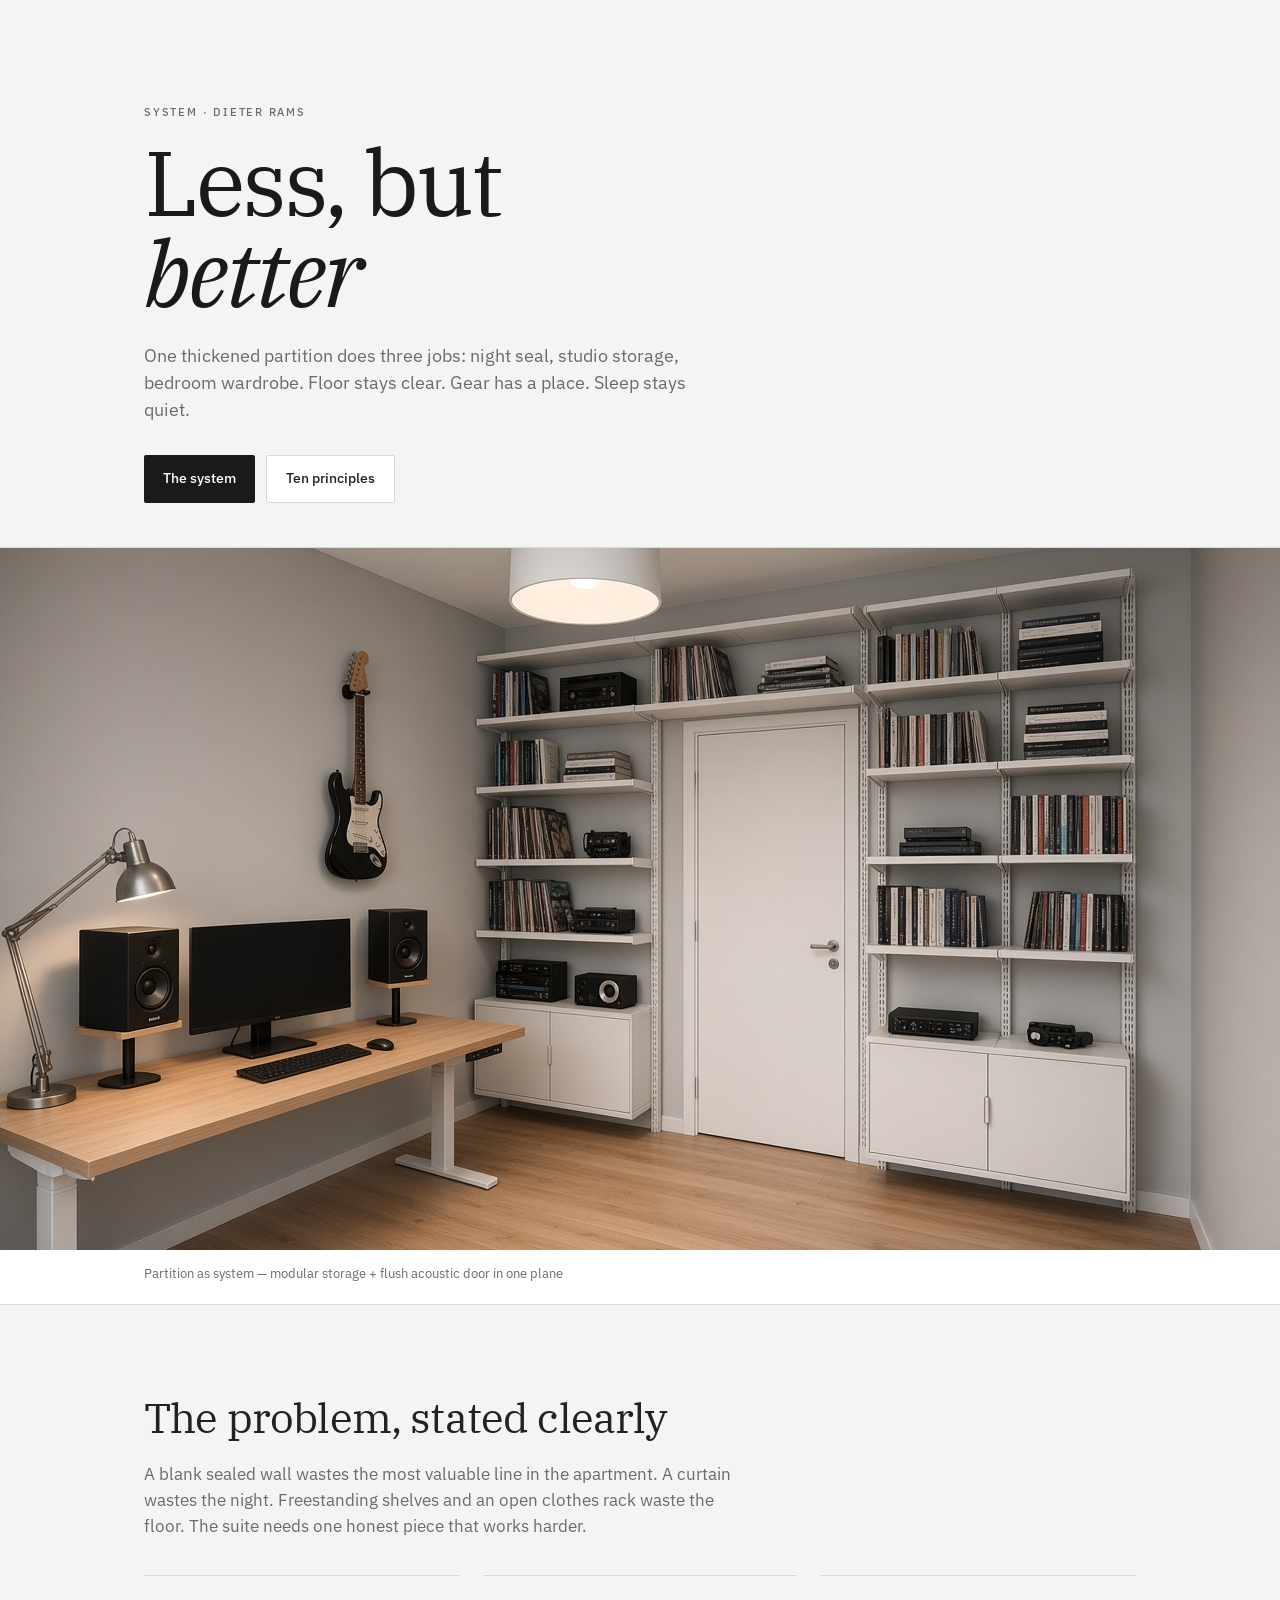
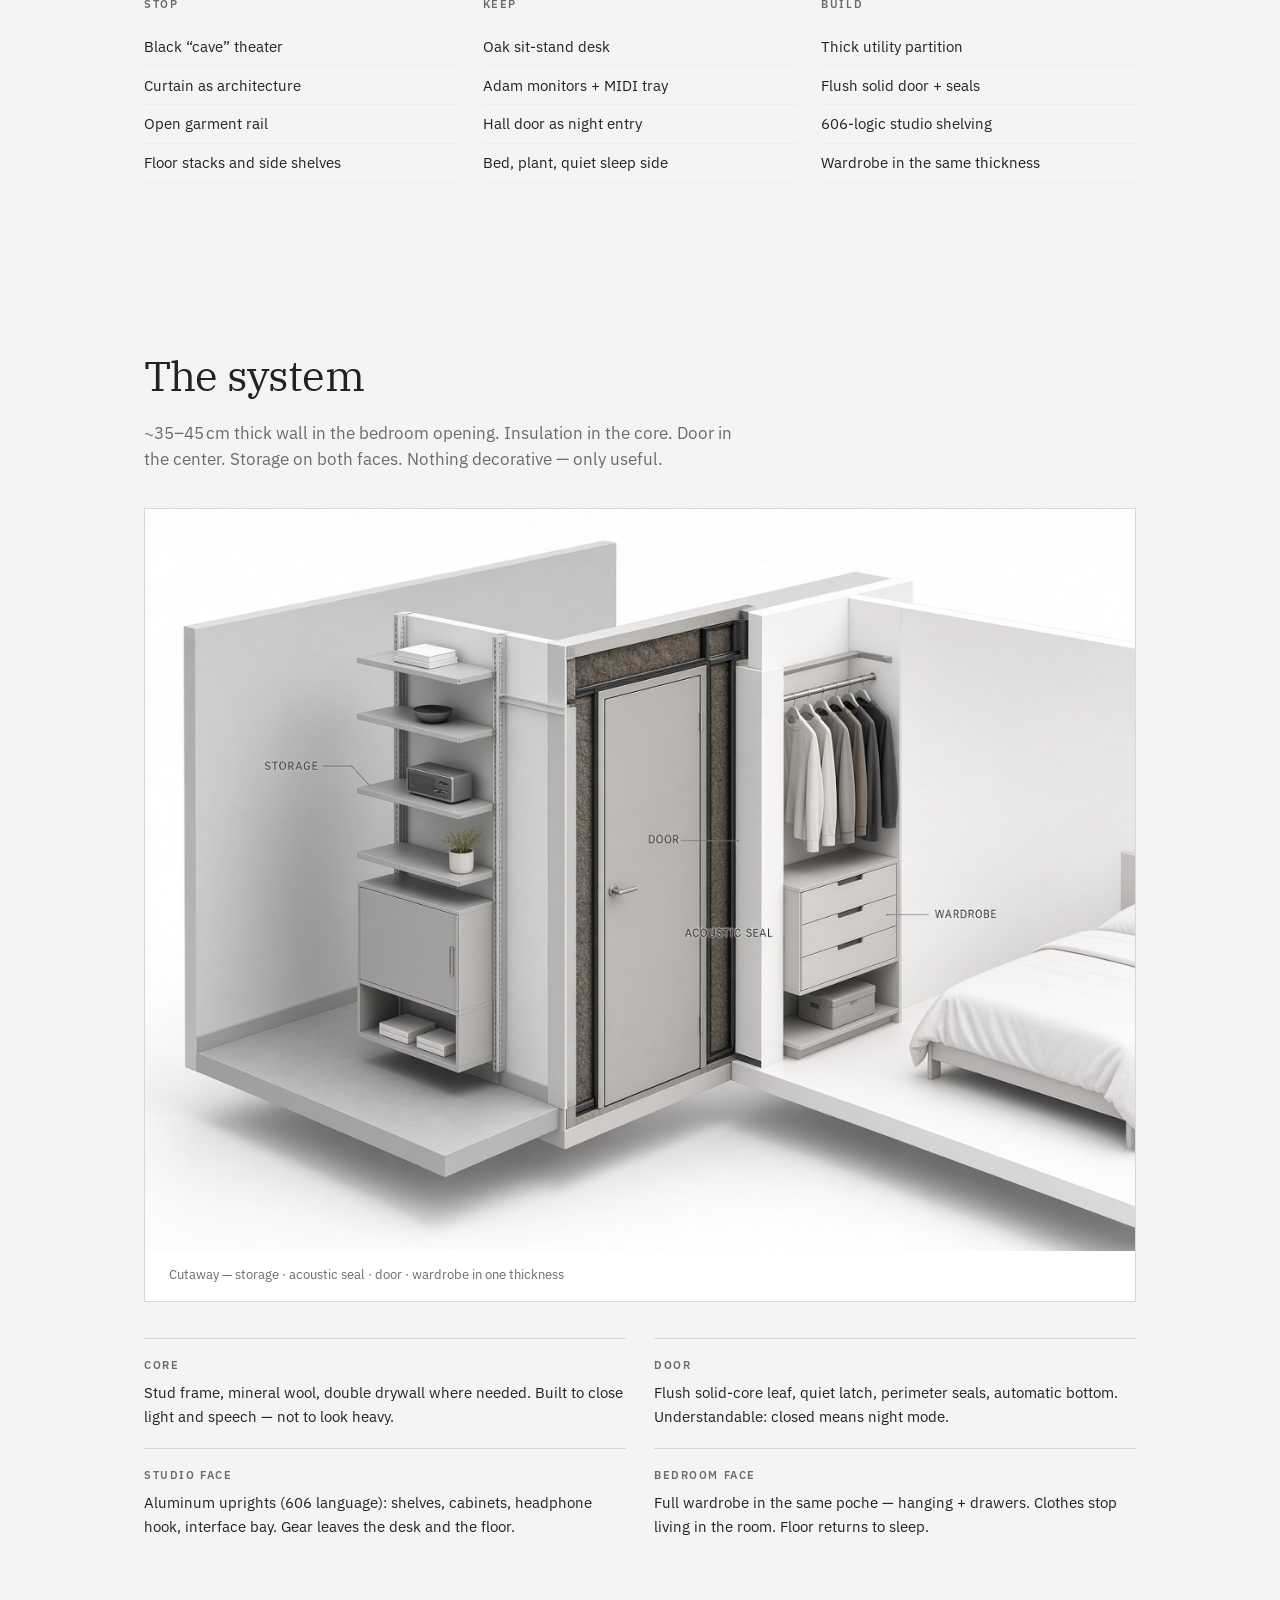
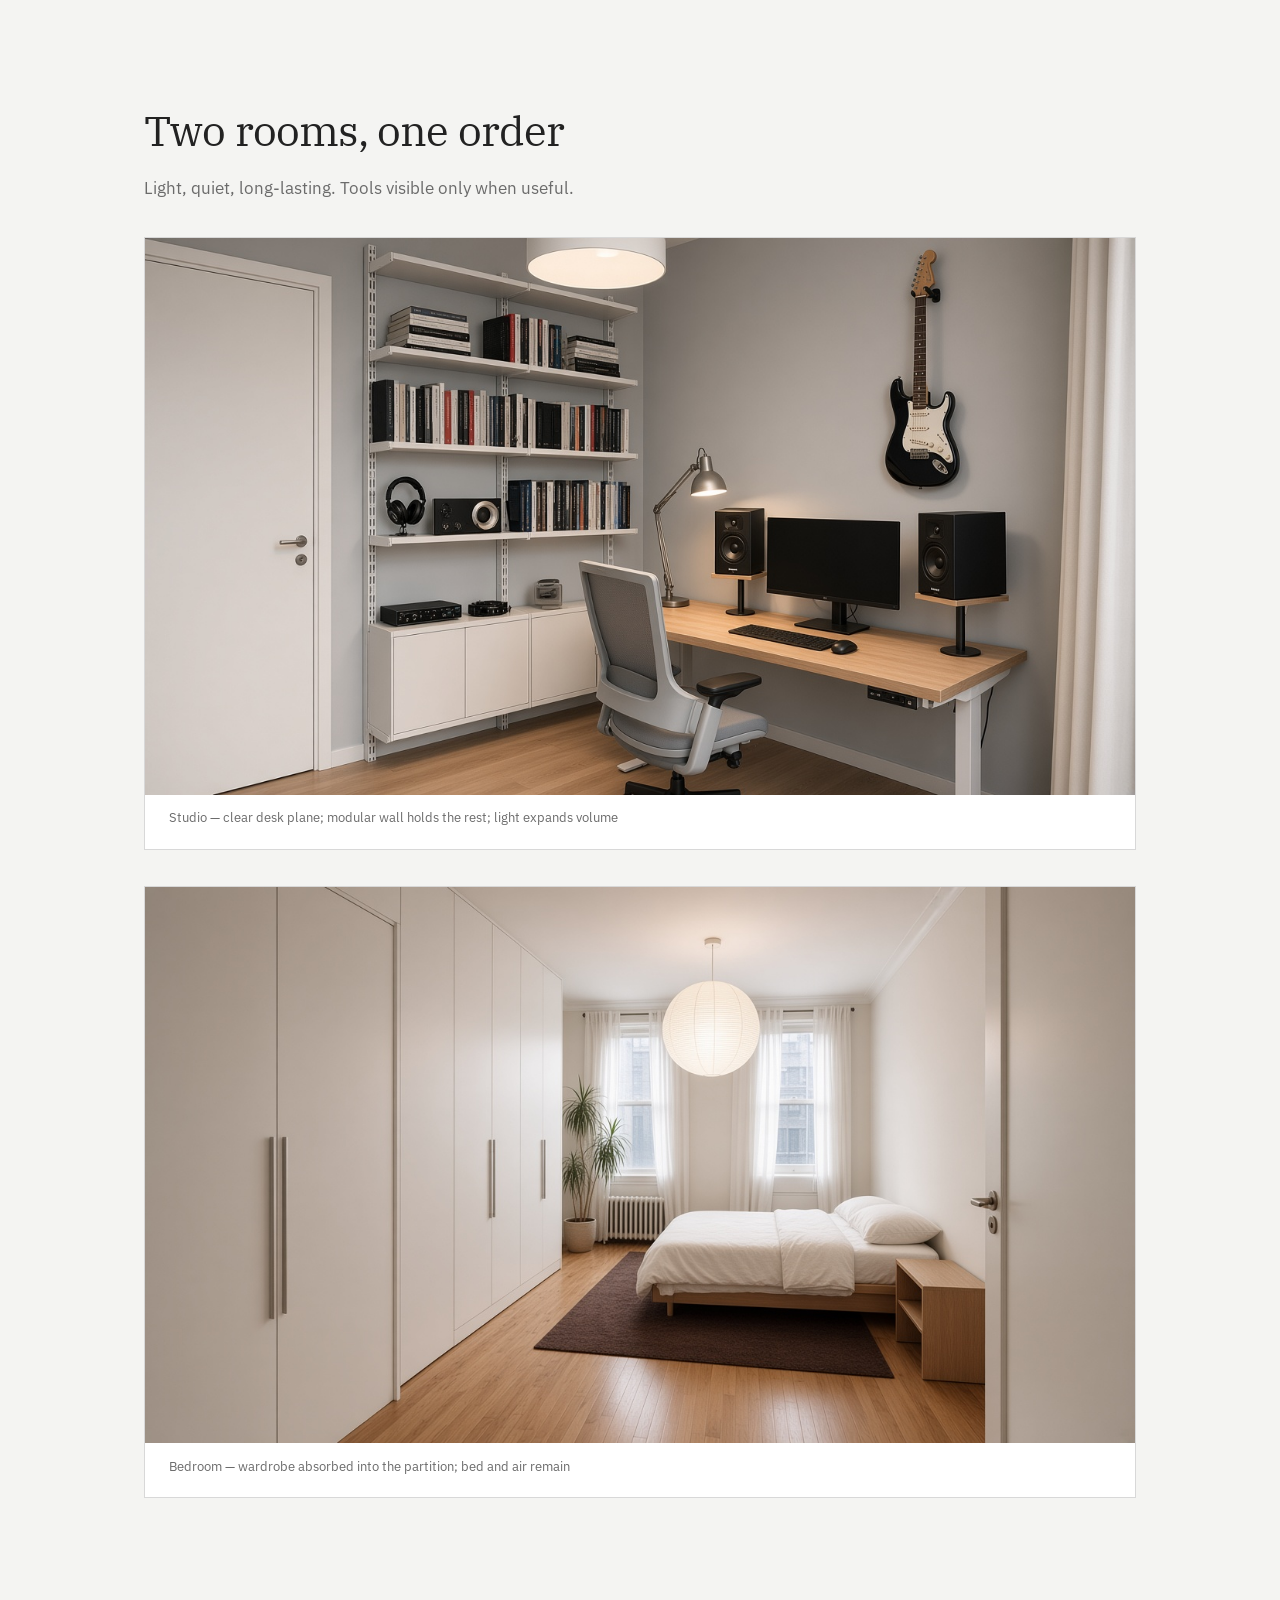
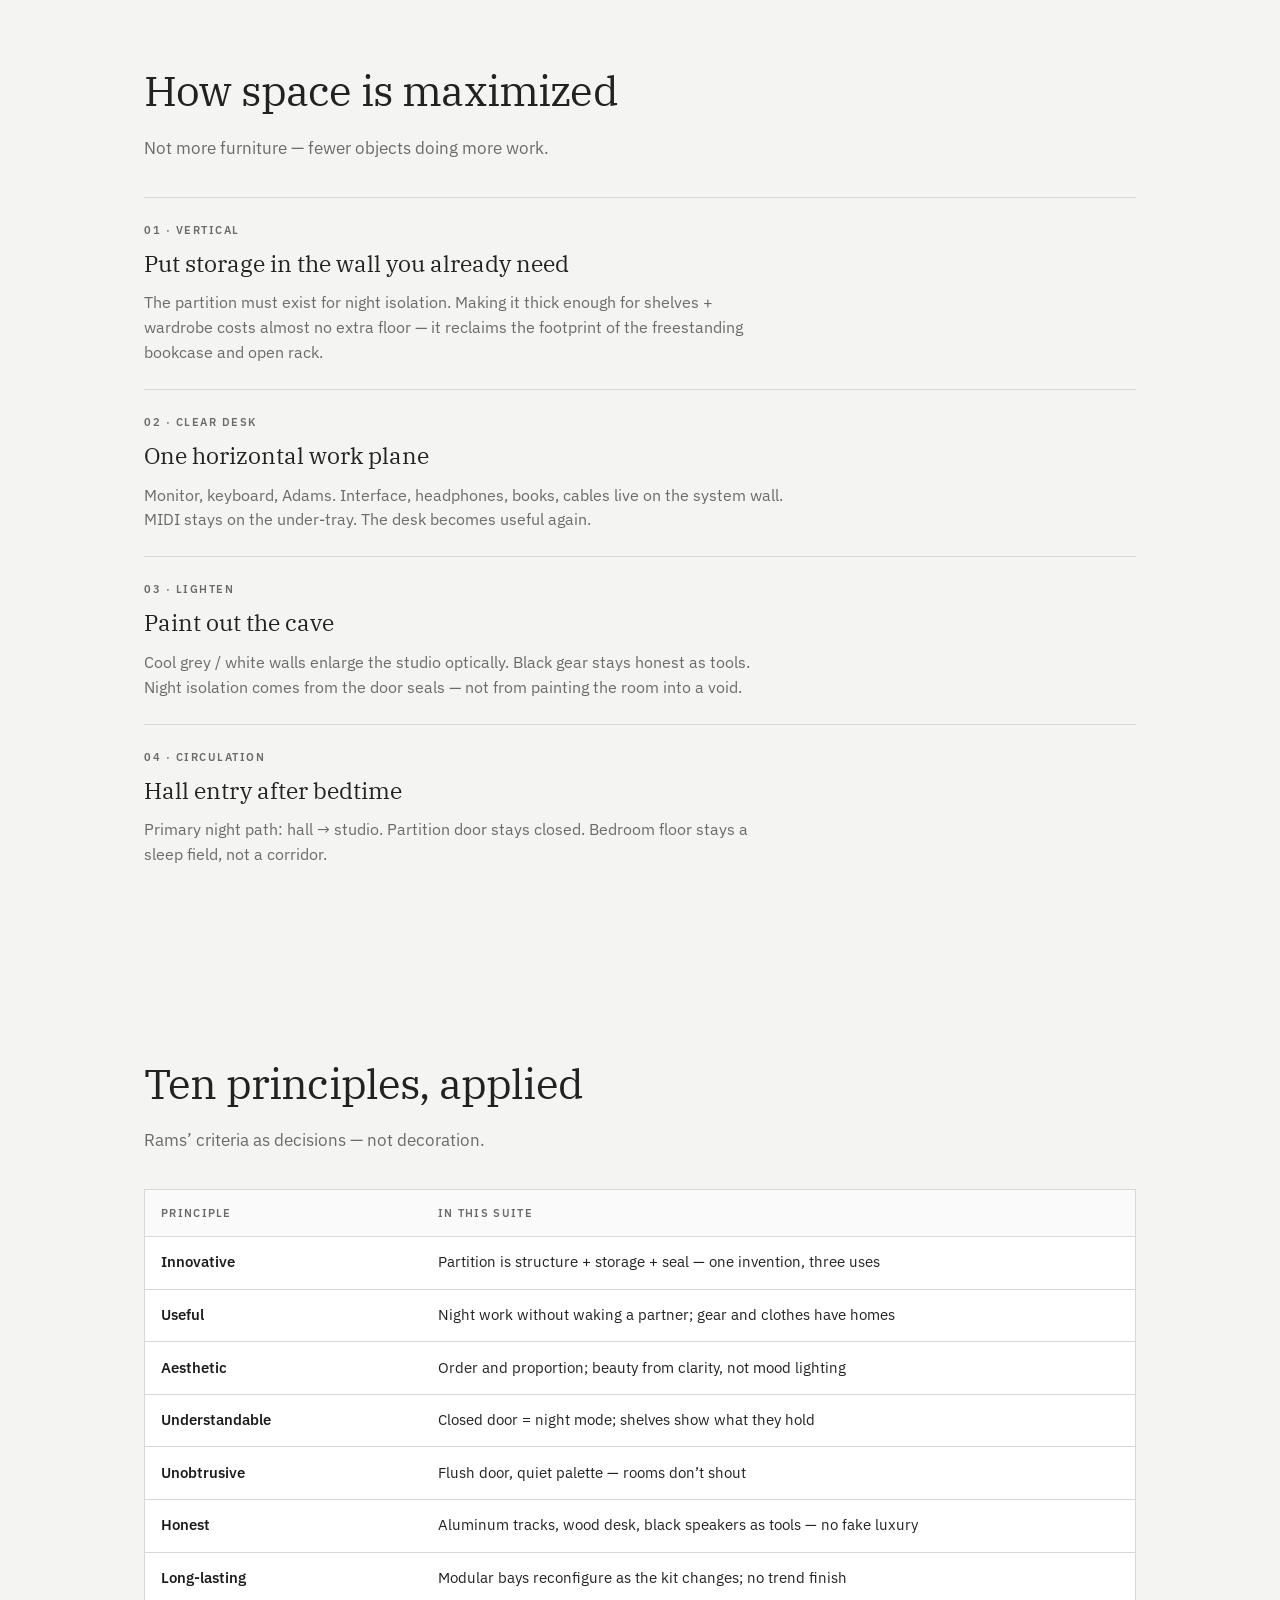
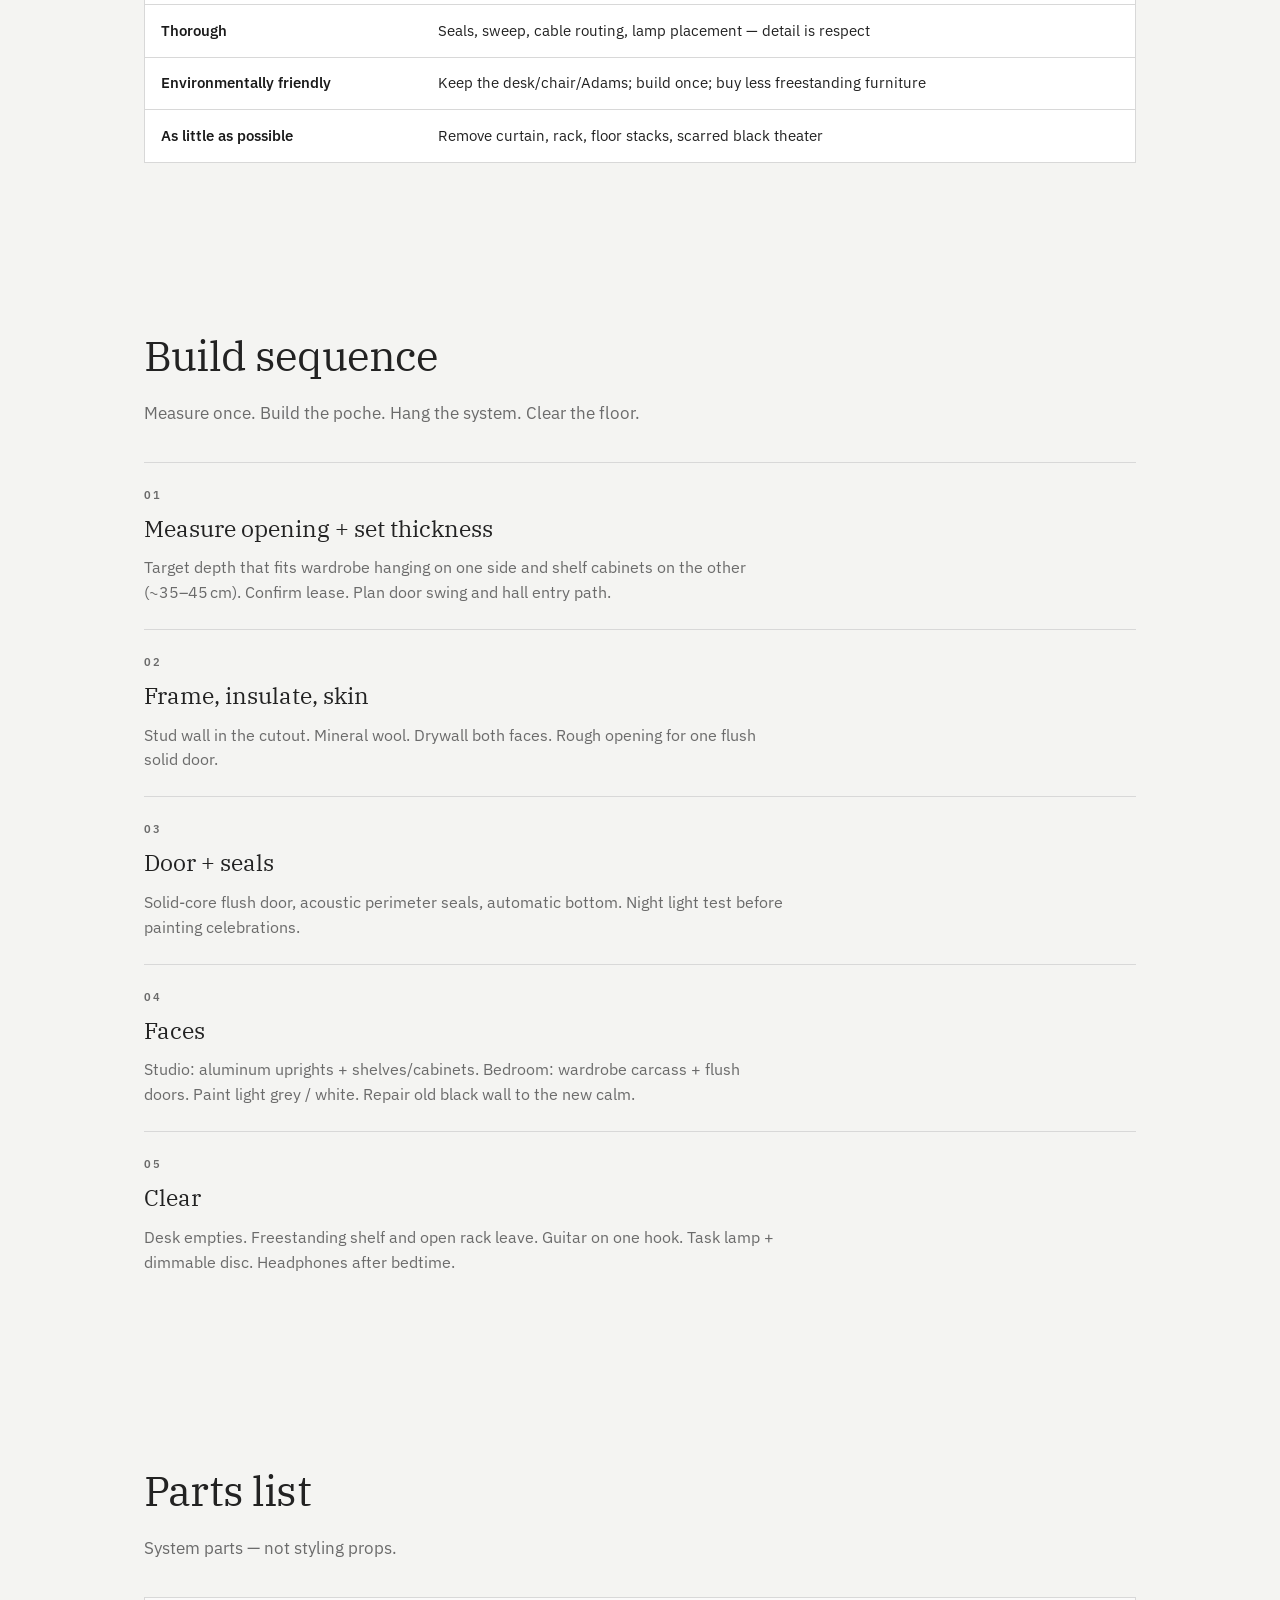
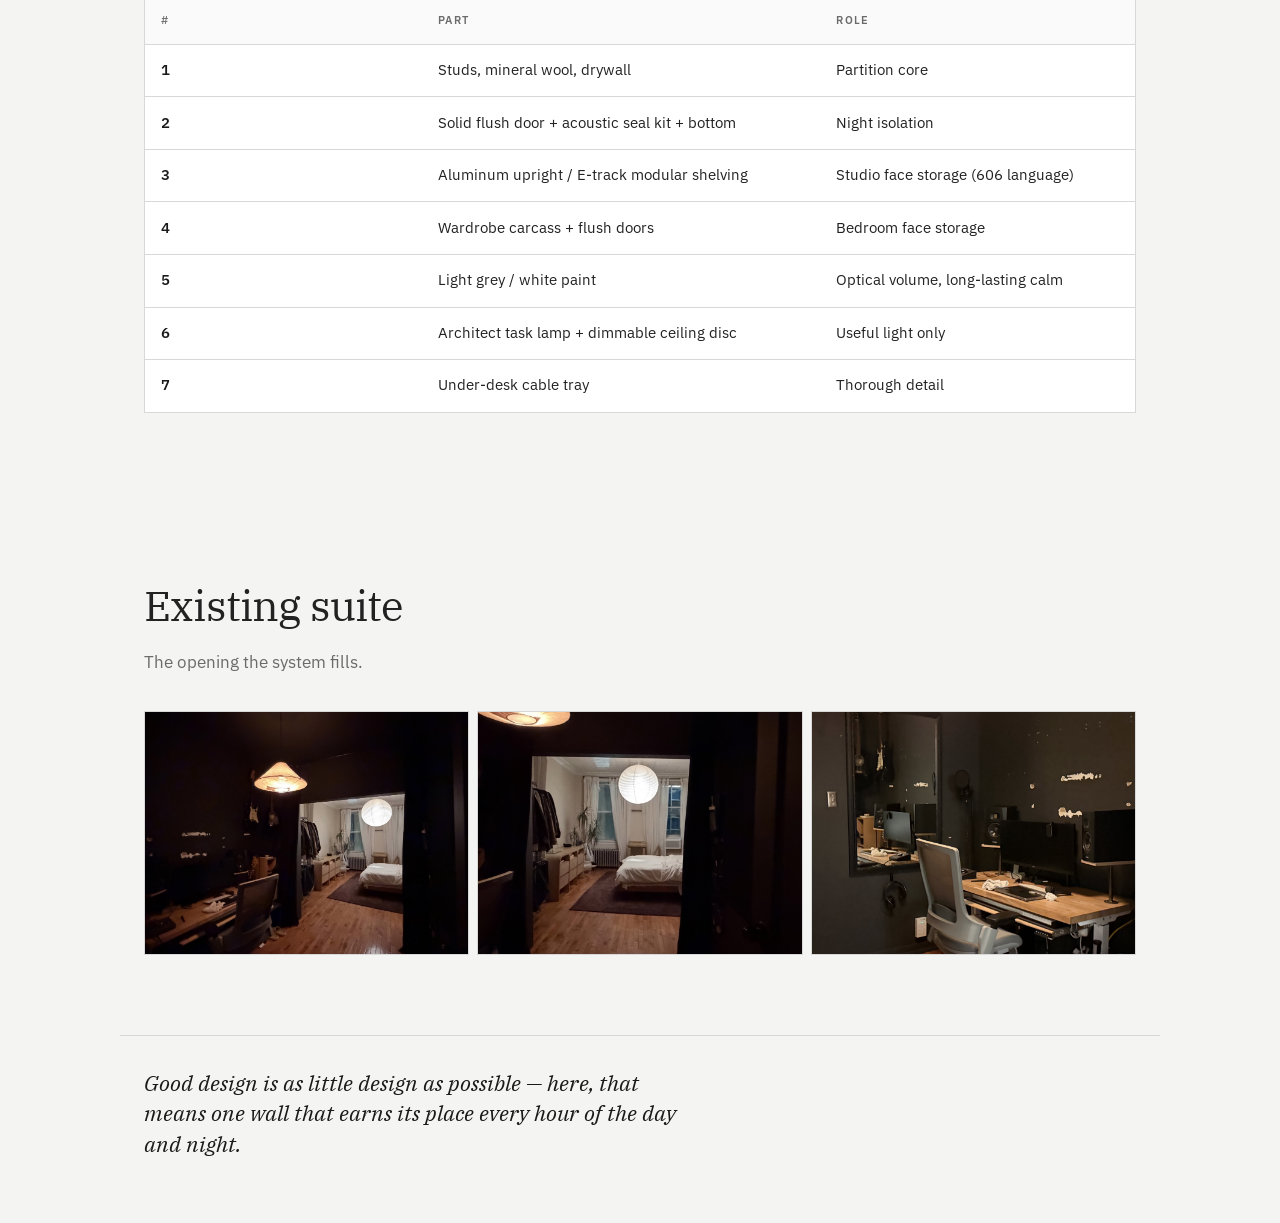
==== commit 0109c750: "Redesign as Rams system: utility partition maximizes both rooms Replace moody sealed-booth plan with" ====
--- a/design/index.html
+++ b/design/index.html
@@ -3,291 +3,375 @@
   <head>
     <meta charset="UTF-8" />
     <meta name="viewport" content="width=device-width, initial-scale=1" />
-    <title>Sealed Studio — Wall at the Bedroom Opening</title>
+    <title>Less, but better — Studio suite system</title>
     <link rel="preconnect" href="https://fonts.googleapis.com" />
     <link rel="preconnect" href="https://fonts.gstatic.com" crossorigin />
     <link
-      href="https://fonts.googleapis.com/css2?family=DM+Sans:opsz,wght@9..40,400;9..40,500;9..40,600&family=Instrument+Serif:ital@0;1&display=swap"
+      href="https://fonts.googleapis.com/css2?family=IBM+Plex+Sans:wght@400;500;600&family=IBM+Plex+Serif:ital,wght@0,400;1,400&display=swap"
       rel="stylesheet"
     />
     <link rel="stylesheet" href="styles.css" />
   </head>
   <body>
-    <div class="grain" aria-hidden="true"></div>
-
     <header class="hero">
-      <p class="eyebrow">Revised plan · Real wall, not a curtain</p>
-      <h1>Close the<br /><em>bedroom opening</em></h1>
+      <p class="eyebrow">System · Dieter Rams</p>
+      <h1>Less, but<br /><em>better</em></h1>
       <p class="lede">
-        Build a stud wall with a solid acoustic door in that wide opening. Studio
-        becomes a night booth. Bedroom stays dark and quiet for your partner.
-        Enter the studio from the hall door — not through sleep.
+        One thickened partition does three jobs: night seal, studio storage, bedroom
+        wardrobe. Floor stays clear. Gear has a place. Sleep stays quiet.
       </p>
       <div class="hero-cta">
-        <a class="btn primary" href="#wall">How the wall works</a>
-        <a class="btn ghost" href="#build">Build steps</a>
+        <a class="btn primary" href="#system">The system</a>
+        <a class="btn ghost" href="#ten">Ten principles</a>
       </div>
     </header>
 
-    <section class="band hero-visual" aria-label="Night isolation concept">
+    <section class="band">
       <figure class="bleed">
         <img
-          src="concepts/concept-night-isolation-v2.jpg"
-          alt="Night: sealed black studio lit for work, quiet bedroom dark behind closed partition door"
+          src="concepts/rams-partition-as-system.jpg"
+          alt="Studio facing the utility partition: modular shelving and flush door"
         />
         <figcaption>
-          Night mode — studio lit and working; bedroom dark; door closed; no light spill
+          Partition as system — modular storage + flush acoustic door in one plane
         </figcaption>
       </figure>
     </section>
 
-    <section class="section" id="why">
-      <div class="section-head">
-        <h2>Why this makes more sense</h2>
+    <section class="section" id="problem">
+      <div class="section-head">
+        <h2>The problem, stated clearly</h2>
         <p>
-          A curtain only suggests privacy. Night work needs light block and sound
-          block. Your layout already supports it: the studio has its own door to
-          the brighter room, so the bedroom opening can become a true wall with
-          a pass-through door — not the main entrance.
+          A blank sealed wall wastes the most valuable line in the apartment. A
+          curtain wastes the night. Freestanding shelves and an open clothes rack
+          waste the floor. The suite needs one honest piece that works harder.
         </p>
       </div>
-      <div class="diag-grid">
-        <article>
-          <h3>Problem now</h3>
+      <div class="diag-grid three">
+        <article>
+          <h3>Stop</h3>
           <ul>
-            <li>Wide open cutout = light and sound go straight to the bed</li>
-            <li>Half curtain still leaks glare and conversation / monitors</li>
-            <li>Open clothes rack keeps the desk feeling like bedroom overflow</li>
+            <li>Black “cave” theater</li>
+            <li>Curtain as architecture</li>
+            <li>Open garment rail</li>
+            <li>Floor stacks and side shelves</li>
           </ul>
         </article>
         <article>
-          <h3>After the wall</h3>
+          <h3>Keep</h3>
           <ul>
-            <li>Studio is a sealed booth for late sessions</li>
-            <li>Partner sleeps without monitor glow or desk noise</li>
-            <li>You still walk between rooms when you want — via a real door</li>
+            <li>Oak sit-stand desk</li>
+            <li>Adam monitors + MIDI tray</li>
+            <li>Hall door as night entry</li>
+            <li>Bed, plant, quiet sleep side</li>
           </ul>
         </article>
-      </div>
-    </section>
-
-    <section class="section" id="wall">
-      <div class="section-head">
-        <h2>The wall</h2>
+        <article>
+          <h3>Build</h3>
+          <ul>
+            <li>Thick utility partition</li>
+            <li>Flush solid door + seals</li>
+            <li>606-logic studio shelving</li>
+            <li>Wardrobe in the same thickness</li>
+          </ul>
+        </article>
+      </div>
+    </section>
+
+    <section class="section" id="system">
+      <div class="section-head">
+        <h2>The system</h2>
         <p>
-          Fill the entire rectangular opening floor-to-ceiling. One solid door in
-          the middle. Paint each face to match its room.
+          ~35–45 cm thick wall in the bedroom opening. Insulation in the core.
+          Door in the center. Storage on both faces. Nothing decorative — only useful.
         </p>
       </div>
       <figure class="feature">
         <img
-          src="concepts/concept-partition-elevation.jpg"
-          alt="Elevation of new partition with centered solid door, black studio side"
+          src="concepts/rams-partition-system-diagram.jpg"
+          alt="Cutaway diagram of utility partition with storage, door, seals, wardrobe"
         />
         <figcaption>
-          Partition elevation — framed wall + solid-core door + seals (studio face black)
+          Cutaway — storage · acoustic seal · door · wardrobe in one thickness
         </figcaption>
       </figure>
       <div class="spec-grid">
         <article>
-          <h3>Structure</h3>
-          <p>
-            2×4 (or metal stud) frame tied into existing jamb/headers. Cavity filled
-            with mineral wool or dense fiberglass. Double drywall on each face if
-            you want stronger sound isolation.
+          <h3>Core</h3>
+          <p>
+            Stud frame, mineral wool, double drywall where needed. Built to close
+            light and speech — not to look heavy.
           </p>
         </article>
         <article>
           <h3>Door</h3>
           <p>
-            Solid-core door (~32–36″), not hollow. Prefers a quiet latch. Add
-            perimeter weatherstripping + automatic door bottom so light and sound
-            don’t leak at the threshold.
-          </p>
-        </article>
-        <article>
-          <h3>Faces</h3>
-          <p>
-            Studio side: matte black (same booth). Bedroom side: cream to match
-            sleep walls. Threshold continuous with hardwood + sealed undercut.
-          </p>
-        </article>
-        <article>
-          <h3>Swing</h3>
-          <p>
-            Door swings into the studio if bedroom furniture is tight; or into
-            bedroom if studio clearance is better. Keep a clear 90° arc either way.
-          </p>
-        </article>
-      </div>
-    </section>
-
-    <section class="section" id="concepts">
-      <div class="section-head">
-        <h2>Both sides</h2>
-        <p>Same partition, two jobs.</p>
+            Flush solid-core leaf, quiet latch, perimeter seals, automatic bottom.
+            Understandable: closed means night mode.
+          </p>
+        </article>
+        <article>
+          <h3>Studio face</h3>
+          <p>
+            Aluminum uprights (606 language): shelves, cabinets, headphone hook,
+            interface bay. Gear leaves the desk and the floor.
+          </p>
+        </article>
+        <article>
+          <h3>Bedroom face</h3>
+          <p>
+            Full wardrobe in the same poche — hanging + drawers. Clothes stop living
+            in the room. Floor returns to sleep.
+          </p>
+        </article>
+      </div>
+    </section>
+
+    <section class="section" id="rooms">
+      <div class="section-head">
+        <h2>Two rooms, one order</h2>
+        <p>Light, quiet, long-lasting. Tools visible only when useful.</p>
       </div>
       <div class="concept-stack">
         <figure>
           <img
-            src="concepts/concept-studio-sealed-wall.jpg"
-            alt="Studio as sealed night booth with black door closed"
+            src="concepts/rams-studio-utility-wall.jpg"
+            alt="Rams studio: clear desk, modular storage, light grey walls"
           />
           <figcaption>
-            Studio — closed black door, acoustic panels, warm pendant for night work
+            Studio — clear desk plane; modular wall holds the rest; light expands volume
           </figcaption>
         </figure>
         <figure>
           <img
-            src="concepts/concept-bedroom-new-wall.jpg"
-            alt="Bedroom with cream partition wall and quiet closed door"
+            src="concepts/rams-bedroom-wardrobe-wall.jpg"
+            alt="Rams bedroom: wardrobe wall, clear floor, calm bed"
           />
           <figcaption>
-            Bedroom — cream wall face, closed door, wardrobe instead of open rack
+            Bedroom — wardrobe absorbed into the partition; bed and air remain
           </figcaption>
         </figure>
       </div>
     </section>
 
-    <section class="section" id="build">
-      <div class="section-head">
-        <h2>Build order</h2>
-        <p>Do the wall first. Everything else is finish work.</p>
+    <section class="section" id="maximize">
+      <div class="section-head">
+        <h2>How space is maximized</h2>
+        <p>Not more furniture — fewer objects doing more work.</p>
       </div>
       <ol class="phases">
         <li>
-          <span class="phase-tag">01 · Measure &amp; permit check</span>
-          <h3>Confirm the opening and egress</h3>
-          <p>
-            Measure width/height of the cutout. Check lease / building rules for
-            adding a partition. Keep the hall-side studio door as the primary
-            entry so the new door is secondary circulation, not a fire-trap.
-          </p>
-        </li>
-        <li>
-          <span class="phase-tag">02 · Frame the wall</span>
-          <h3>Fill the opening</h3>
-          <p>
-            Build a stud wall flush with the existing opening. Leave a rough
-            opening for one solid door. Insulate the cavity. Hang drywall both
-            faces; tape and finish clean.
-          </p>
-        </li>
-        <li>
-          <span class="phase-tag">03 · Acoustic door kit</span>
-          <h3>Stop light and sound at the leaf</h3>
-          <p>
-            Install solid-core door, compressible seals on all four sides, and a
-            door sweep / automatic bottom. Test at night: lights on in studio,
-            bedroom dark — no glow under the door.
-          </p>
-        </li>
-        <li>
-          <span class="phase-tag">04 · Finish each room</span>
-          <h3>Paint, acoustics, clothes</h3>
-          <p>
-            Black studio / cream bedroom. Repair desk-wall scars; add three fabric
-            panels. Move clothes into a closed wardrobe on the sleep side. Cable
-            tray + warm bias light so the sealed booth feels intentional, not cave-like.
+          <span class="phase-tag">01 · Vertical</span>
+          <h3>Put storage in the wall you already need</h3>
+          <p>
+            The partition must exist for night isolation. Making it thick enough for
+            shelves + wardrobe costs almost no extra floor — it reclaims the footprint
+            of the freestanding bookcase and open rack.
+          </p>
+        </li>
+        <li>
+          <span class="phase-tag">02 · Clear desk</span>
+          <h3>One horizontal work plane</h3>
+          <p>
+            Monitor, keyboard, Adams. Interface, headphones, books, cables live on
+            the system wall. MIDI stays on the under-tray. The desk becomes useful again.
+          </p>
+        </li>
+        <li>
+          <span class="phase-tag">03 · Lighten</span>
+          <h3>Paint out the cave</h3>
+          <p>
+            Cool grey / white walls enlarge the studio optically. Black gear stays
+            honest as tools. Night isolation comes from the door seals — not from
+            painting the room into a void.
+          </p>
+        </li>
+        <li>
+          <span class="phase-tag">04 · Circulation</span>
+          <h3>Hall entry after bedtime</h3>
+          <p>
+            Primary night path: hall → studio. Partition door stays closed. Bedroom
+            floor stays a sleep field, not a corridor.
           </p>
         </li>
       </ol>
     </section>
 
-    <section class="section" id="night">
-      <div class="section-head">
-        <h2>Night-work rules</h2>
-        <p>Small habits that make the wall worth building.</p>
-      </div>
-      <div class="rules">
-        <div>
-          <strong>Headphones after bedtime</strong>
-          <span>Adams for day; closed-back cans at night.</span>
-        </div>
-        <div>
-          <strong>Door closed + sweep engaged</strong>
-          <span>No monitor glow under the threshold.</span>
-        </div>
-        <div>
-          <strong>Enter via hall door</strong>
-          <span>Don’t cut through the bedroom once your partner is down.</span>
-        </div>
-        <div>
-          <strong>Warm dim desk light only</strong>
-          <span>Pendant + bias — skip bright overhead spill.</span>
-        </div>
-      </div>
-    </section>
-
-    <section class="section" id="shopping">
-      <div class="section-head">
-        <h2>Shopping list</h2>
-        <p>Wall first, cosmetics second.</p>
+    <section class="section" id="ten">
+      <div class="section-head">
+        <h2>Ten principles, applied</h2>
+        <p>Rams’ criteria as decisions — not decoration.</p>
       </div>
       <table>
         <thead>
           <tr>
-            <th>Priority</th>
-            <th>Item</th>
-            <th>Why</th>
+            <th>Principle</th>
+            <th>In this suite</th>
           </tr>
         </thead>
         <tbody>
           <tr>
-            <td>P0</td>
-            <td>Studs, mineral wool, drywall, fasteners</td>
-            <td>Fill the opening as a real wall</td>
-          </tr>
-          <tr>
-            <td>P0</td>
-            <td>Solid-core door + jamb</td>
-            <td>Hollow doors leak sound and feel temporary</td>
-          </tr>
-          <tr>
-            <td>P0</td>
-            <td>Acoustic seal kit + door bottom</td>
-            <td>Stops light spill and speech leakage</td>
-          </tr>
-          <tr>
-            <td>P1</td>
-            <td>Matte black + cream paint</td>
-            <td>Match each room face</td>
-          </tr>
-          <tr>
-            <td>P1</td>
-            <td>3× fabric acoustic panels</td>
-            <td>Sealed room needs absorption at the desk</td>
-          </tr>
-          <tr>
-            <td>P2</td>
-            <td>Closed wardrobe</td>
-            <td>Clothes leave the studio sightline</td>
-          </tr>
-          <tr>
-            <td>P2</td>
-            <td>Cable tray + warm bias LED</td>
-            <td>Night booth stays calm and usable</td>
+            <td>Innovative</td>
+            <td>Partition is structure + storage + seal — one invention, three uses</td>
+          </tr>
+          <tr>
+            <td>Useful</td>
+            <td>Night work without waking a partner; gear and clothes have homes</td>
+          </tr>
+          <tr>
+            <td>Aesthetic</td>
+            <td>Order and proportion; beauty from clarity, not mood lighting</td>
+          </tr>
+          <tr>
+            <td>Understandable</td>
+            <td>Closed door = night mode; shelves show what they hold</td>
+          </tr>
+          <tr>
+            <td>Unobtrusive</td>
+            <td>Flush door, quiet palette — rooms don’t shout</td>
+          </tr>
+          <tr>
+            <td>Honest</td>
+            <td>Aluminum tracks, wood desk, black speakers as tools — no fake luxury</td>
+          </tr>
+          <tr>
+            <td>Long-lasting</td>
+            <td>Modular bays reconfigure as the kit changes; no trend finish</td>
+          </tr>
+          <tr>
+            <td>Thorough</td>
+            <td>Seals, sweep, cable routing, lamp placement — detail is respect</td>
+          </tr>
+          <tr>
+            <td>Environmentally friendly</td>
+            <td>Keep the desk/chair/Adams; build once; buy less freestanding furniture</td>
+          </tr>
+          <tr>
+            <td>As little as possible</td>
+            <td>Remove curtain, rack, floor stacks, scarred black theater</td>
           </tr>
         </tbody>
       </table>
     </section>
 
+    <section class="section" id="build">
+      <div class="section-head">
+        <h2>Build sequence</h2>
+        <p>Measure once. Build the poche. Hang the system. Clear the floor.</p>
+      </div>
+      <ol class="phases">
+        <li>
+          <span class="phase-tag">01</span>
+          <h3>Measure opening + set thickness</h3>
+          <p>
+            Target depth that fits wardrobe hanging on one side and shelf cabinets on
+            the other (~35–45 cm). Confirm lease. Plan door swing and hall entry path.
+          </p>
+        </li>
+        <li>
+          <span class="phase-tag">02</span>
+          <h3>Frame, insulate, skin</h3>
+          <p>
+            Stud wall in the cutout. Mineral wool. Drywall both faces. Rough opening
+            for one flush solid door.
+          </p>
+        </li>
+        <li>
+          <span class="phase-tag">03</span>
+          <h3>Door + seals</h3>
+          <p>
+            Solid-core flush door, acoustic perimeter seals, automatic bottom. Night
+            light test before painting celebrations.
+          </p>
+        </li>
+        <li>
+          <span class="phase-tag">04</span>
+          <h3>Faces</h3>
+          <p>
+            Studio: aluminum uprights + shelves/cabinets. Bedroom: wardrobe carcass +
+            flush doors. Paint light grey / white. Repair old black wall to the new calm.
+          </p>
+        </li>
+        <li>
+          <span class="phase-tag">05</span>
+          <h3>Clear</h3>
+          <p>
+            Desk empties. Freestanding shelf and open rack leave. Guitar on one hook.
+            Task lamp + dimmable disc. Headphones after bedtime.
+          </p>
+        </li>
+      </ol>
+    </section>
+
+    <section class="section" id="shopping">
+      <div class="section-head">
+        <h2>Parts list</h2>
+        <p>System parts — not styling props.</p>
+      </div>
+      <table>
+        <thead>
+          <tr>
+            <th>#</th>
+            <th>Part</th>
+            <th>Role</th>
+          </tr>
+        </thead>
+        <tbody>
+          <tr>
+            <td>1</td>
+            <td>Studs, mineral wool, drywall</td>
+            <td>Partition core</td>
+          </tr>
+          <tr>
+            <td>2</td>
+            <td>Solid flush door + acoustic seal kit + bottom</td>
+            <td>Night isolation</td>
+          </tr>
+          <tr>
+            <td>3</td>
+            <td>Aluminum upright / E-track modular shelving</td>
+            <td>Studio face storage (606 language)</td>
+          </tr>
+          <tr>
+            <td>4</td>
+            <td>Wardrobe carcass + flush doors</td>
+            <td>Bedroom face storage</td>
+          </tr>
+          <tr>
+            <td>5</td>
+            <td>Light grey / white paint</td>
+            <td>Optical volume, long-lasting calm</td>
+          </tr>
+          <tr>
+            <td>6</td>
+            <td>Architect task lamp + dimmable ceiling disc</td>
+            <td>Useful light only</td>
+          </tr>
+          <tr>
+            <td>7</td>
+            <td>Under-desk cable tray</td>
+            <td>Thorough detail</td>
+          </tr>
+        </tbody>
+      </table>
+    </section>
+
     <section class="section before" id="existing">
       <div class="section-head">
-        <h2>The opening today</h2>
-        <p>This is the cutout the wall fills.</p>
+        <h2>Existing suite</h2>
+        <p>The opening the system fills.</p>
       </div>
       <div class="photo-rail">
-        <img src="photos/01a165e0-ff31-783e-bca0-abbd5b6c781a.jpg" alt="Existing open studio-to-bedroom cutout" />
-        <img src="photos/01a165e1-0b97-76ba-b38a-22331a38e2df.jpg" alt="Existing view into bedroom through opening" />
-        <img src="photos/01a165e1-06e3-7f31-9df7-b9083e1f2e1c.jpg" alt="Existing dual zone with curtain" />
+        <img src="photos/01a165e0-ff31-783e-bca0-abbd5b6c781a.jpg" alt="Existing open cutout" />
+        <img src="photos/01a165e1-0b97-76ba-b38a-22331a38e2df.jpg" alt="Existing bedroom view" />
+        <img src="photos/01a165e1-12f2-7c2d-a781-ef3bb7b58fbb.jpg" alt="Existing desk" />
       </div>
     </section>
 
     <footer class="footer">
       <p>
-        Done when you can run a late session with the door closed and the bedroom
-        stays dark and quiet — no curtain theater, just a wall that works.
+        Good design is as little design as possible — here, that means one wall that
+        earns its place every hour of the day and night.
       </p>
     </footer>
   </body>
--- a/design/styles.css
+++ b/design/styles.css
@@ -1,17 +1,14 @@
 :root {
-  --ink: #0c0c0c;
-  --charcoal: #161616;
-  --graphite: #2a2a2a;
-  --mist: #c8c2b8;
-  --cream: #ebe6dc;
-  --oak: #c4a574;
-  --paper: #e8d5b0;
-  --warm: #d4a574;
-  --line: rgba(232, 213, 176, 0.18);
-  --text: #f2efe8;
-  --muted: #9a958c;
-  --max: 1080px;
-  --ease: cubic-bezier(0.22, 1, 0.36, 1);
+  --ink: #1a1a1a;
+  --text: #222;
+  --muted: #6b6b6b;
+  --line: #d8d8d8;
+  --paper: #f4f4f2;
+  --white: #ffffff;
+  --alum: #8a8f96;
+  --accent: #222;
+  --max: 1040px;
+  --ease: cubic-bezier(0.25, 0.1, 0.25, 1);
 }
 
 *,
@@ -27,23 +24,10 @@
 body {
   margin: 0;
   color: var(--text);
-  background:
-    radial-gradient(ellipse 80% 50% at 20% -10%, rgba(212, 165, 116, 0.12), transparent 55%),
-    radial-gradient(ellipse 60% 40% at 90% 20%, rgba(196, 165, 116, 0.06), transparent 50%),
-    var(--ink);
-  font-family: "DM Sans", sans-serif;
-  font-optical-sizing: auto;
+  background: var(--paper);
+  font-family: "IBM Plex Sans", Helvetica, Arial, sans-serif;
   line-height: 1.55;
   -webkit-font-smoothing: antialiased;
-}
-
-.grain {
-  pointer-events: none;
-  position: fixed;
-  inset: 0;
-  z-index: 50;
-  opacity: 0.04;
-  background-image: url("data:image/svg+xml,%3Csvg viewBox='0 0 200 200' xmlns='http://www.w3.org/2000/svg'%3E%3Cfilter id='n'%3E%3CfeTurbulence type='fractalNoise' baseFrequency='0.85' numOctaves='4' stitchTiles='stitch'/%3E%3C/filter%3E%3Crect width='100%25' height='100%25' filter='url(%23n)'/%3E%3C/svg%3E");
 }
 
 img {
@@ -59,118 +43,121 @@
 .hero {
   max-width: var(--max);
   margin: 0 auto;
-  padding: clamp(4rem, 12vw, 7.5rem) 1.5rem 3rem;
-  animation: rise 0.9s var(--ease) both;
+  padding: clamp(3.5rem, 10vw, 6.5rem) 1.5rem 2.75rem;
+  animation: rise 0.7s var(--ease) both;
 }
 
 .eyebrow {
-  margin: 0 0 1.25rem;
-  font-size: 0.75rem;
-  letter-spacing: 0.14em;
-  text-transform: uppercase;
-  color: var(--warm);
+  margin: 0 0 1rem;
+  font-size: 0.7rem;
+  letter-spacing: 0.16em;
+  text-transform: uppercase;
+  color: var(--muted);
+  font-weight: 500;
 }
 
 .hero h1 {
   margin: 0;
-  font-family: "Instrument Serif", Georgia, serif;
+  font-family: "IBM Plex Serif", Georgia, serif;
   font-weight: 400;
-  font-size: clamp(3.25rem, 10vw, 6.5rem);
-  line-height: 0.95;
-  letter-spacing: -0.02em;
+  font-size: clamp(3rem, 9vw, 5.75rem);
+  line-height: 0.98;
+  letter-spacing: -0.03em;
+  color: var(--ink);
 }
 
 .hero h1 em {
   font-style: italic;
-  color: var(--paper);
+  color: var(--ink);
 }
 
 .lede {
   max-width: 34rem;
-  margin: 1.75rem 0 0;
-  font-size: 1.125rem;
-  color: var(--mist);
+  margin: 1.5rem 0 0;
+  font-size: 1.1rem;
+  color: var(--muted);
 }
 
 .hero-cta {
   display: flex;
   flex-wrap: wrap;
-  gap: 0.75rem;
-  margin-top: 2.25rem;
+  gap: 0.65rem;
+  margin-top: 2rem;
 }
 
 .btn {
   display: inline-flex;
   align-items: center;
   justify-content: center;
-  padding: 0.85rem 1.35rem;
-  border-radius: 999px;
+  padding: 0.75rem 1.2rem;
+  border-radius: 2px;
   text-decoration: none;
-  font-size: 0.9375rem;
+  font-size: 0.875rem;
   font-weight: 500;
-  transition: transform 0.35s var(--ease), background 0.35s var(--ease), color 0.35s var(--ease);
-}
-
-.btn:hover {
-  transform: translateY(-2px);
+  transition: background 0.25s var(--ease), color 0.25s var(--ease);
 }
 
 .btn.primary {
-  background: var(--paper);
-  color: var(--ink);
+  background: var(--ink);
+  color: var(--white);
+}
+
+.btn.primary:hover {
+  background: #000;
 }
 
 .btn.ghost {
   border: 1px solid var(--line);
-  color: var(--mist);
+  color: var(--text);
+  background: var(--white);
 }
 
 .btn.ghost:hover {
-  border-color: var(--paper);
-  color: var(--text);
+  border-color: var(--ink);
 }
 
 .band {
   margin: 0;
+  border-top: 1px solid var(--line);
+  border-bottom: 1px solid var(--line);
+  background: var(--white);
 }
 
 .bleed {
   margin: 0;
-  position: relative;
-  overflow: hidden;
 }
 
 .bleed img {
   width: 100%;
   max-height: 78vh;
   object-fit: cover;
-  animation: fade 1.1s var(--ease) 0.15s both;
 }
 
 .bleed figcaption,
-.concept-stack figcaption {
+.concept-stack figcaption,
+.feature figcaption {
   max-width: var(--max);
   margin: 0.85rem auto 0;
-  padding: 0 1.5rem;
-  font-size: 0.875rem;
+  padding: 0 1.5rem 1.25rem;
+  font-size: 0.8125rem;
   color: var(--muted);
 }
 
 .section {
   max-width: var(--max);
   margin: 0 auto;
-  padding: clamp(3.5rem, 8vw, 5.5rem) 1.5rem;
+  padding: clamp(3rem, 7vw, 5rem) 1.5rem;
 }
 
 .section-head {
-  max-width: 36rem;
-  margin-bottom: 2.5rem;
+  max-width: 38rem;
+  margin-bottom: 2.25rem;
 }
 
 .section-head h2 {
   margin: 0;
-  font-family: "Instrument Serif", Georgia, serif;
-  font-size: clamp(2rem, 4.5vw, 3rem);
+  font-family: "IBM Plex Serif", Georgia, serif;
+  font-size: clamp(1.85rem, 4vw, 2.6rem);
   font-weight: 400;
   letter-spacing: -0.02em;
 }
@@ -187,17 +174,22 @@
   gap: 1.5rem;
 }
 
+.diag-grid.three {
+  grid-template-columns: repeat(3, minmax(0, 1fr));
+}
+
 .diag-grid article {
-  padding: 1.5rem 0;
+  padding: 1.25rem 0 0;
   border-top: 1px solid var(--line);
 }
 
 .diag-grid h3 {
-  margin: 0 0 1rem;
-  font-size: 0.75rem;
-  letter-spacing: 0.12em;
-  text-transform: uppercase;
-  color: var(--warm);
+  margin: 0 0 0.85rem;
+  font-size: 0.7rem;
+  letter-spacing: 0.14em;
+  text-transform: uppercase;
+  color: var(--muted);
+  font-weight: 600;
 }
 
 .diag-grid ul {
@@ -207,165 +199,90 @@
 }
 
 .diag-grid li {
-  padding: 0.55rem 0;
-  border-bottom: 1px solid rgba(255, 255, 255, 0.06);
-  color: var(--mist);
+  padding: 0.45rem 0;
+  border-bottom: 1px solid #ececec;
+  color: var(--text);
+  font-size: 0.95rem;
 }
 
 .concept-stack {
   display: grid;
-  gap: 2.5rem;
+  gap: 2.25rem;
 }
 
 .concept-stack figure,
 .feature {
   margin: 0;
+  background: var(--white);
+  border: 1px solid var(--line);
 }
 
 .concept-stack img,
 .feature img {
   width: 100%;
-  border-radius: 2px;
 }
 
 .feature figcaption {
-  margin-top: 0.85rem;
-  font-size: 0.875rem;
-  color: var(--muted);
+  padding-bottom: 1rem;
 }
 
 .spec-grid {
   display: grid;
   grid-template-columns: repeat(2, minmax(0, 1fr));
   gap: 1.25rem 1.75rem;
-  margin-top: 2.5rem;
+  margin-top: 2.25rem;
 }
 
 .spec-grid article {
-  padding-top: 1.25rem;
+  padding-top: 1.1rem;
   border-top: 1px solid var(--line);
 }
 
 .spec-grid h3 {
-  margin: 0 0 0.55rem;
-  font-size: 0.75rem;
-  letter-spacing: 0.12em;
-  text-transform: uppercase;
-  color: var(--warm);
+  margin: 0 0 0.45rem;
+  font-size: 0.7rem;
+  letter-spacing: 0.14em;
+  text-transform: uppercase;
+  color: var(--muted);
+  font-weight: 600;
 }
 
 .spec-grid p {
   margin: 0;
-  color: var(--mist);
-}
-
-.rules {
-  display: grid;
-  grid-template-columns: repeat(2, minmax(0, 1fr));
-  gap: 1rem;
-}
-
-.rules div {
-  padding: 1.25rem 0;
-  border-top: 1px solid var(--line);
-  display: flex;
-  flex-direction: column;
-  gap: 0.35rem;
-}
-
-.rules strong {
-  font-weight: 560;
   color: var(--text);
-}
-
-.rules span {
-  color: var(--muted);
   font-size: 0.95rem;
-}
-
-.swatches {
-  display: grid;
-  grid-template-columns: repeat(4, minmax(0, 1fr));
-  gap: 0.75rem;
-}
-
-.swatch {
-  min-height: 9rem;
-  padding: 1rem;
-  display: flex;
-  flex-direction: column;
-  justify-content: flex-end;
-  border: 1px solid var(--line);
-}
-
-.swatch span {
-  font-weight: 500;
-}
-
-.swatch small {
-  color: rgba(0, 0, 0, 0.55);
-  margin-top: 0.2rem;
-}
-
-.swatch.black {
-  background: #121212;
-  color: var(--cream);
-}
-
-.swatch.black small {
-  color: var(--muted);
-}
-
-.swatch.oak {
-  background: linear-gradient(160deg, #d8b88a, #a67c4e);
-  color: #2a1c0c;
-}
-
-.swatch.paper {
-  background: #ead7b4;
-  color: #3a2c18;
-}
-
-.swatch.cream {
-  background: #ebe6dc;
-  color: #3a3530;
 }
 
 .phases {
   margin: 0;
   padding: 0;
   list-style: none;
-  counter-reset: none;
 }
 
 .phases li {
-  padding: 1.75rem 0;
-  border-top: 1px solid var(--line);
-  transition: padding-left 0.4s var(--ease);
-}
-
-.phases li:hover {
-  padding-left: 0.5rem;
+  padding: 1.5rem 0;
+  border-top: 1px solid var(--line);
 }
 
 .phase-tag {
   display: block;
-  font-size: 0.72rem;
+  font-size: 0.68rem;
   letter-spacing: 0.14em;
   text-transform: uppercase;
-  color: var(--warm);
-  margin-bottom: 0.55rem;
+  color: var(--muted);
+  margin-bottom: 0.45rem;
+  font-weight: 600;
 }
 
 .phases h3 {
   margin: 0;
-  font-family: "Instrument Serif", Georgia, serif;
-  font-size: 1.65rem;
+  font-family: "IBM Plex Serif", Georgia, serif;
+  font-size: 1.45rem;
   font-weight: 400;
 }
 
 .phases p {
-  margin: 0.65rem 0 0;
+  margin: 0.55rem 0 0;
   max-width: 40rem;
   color: var(--muted);
 }
@@ -373,57 +290,46 @@
 table {
   width: 100%;
   border-collapse: collapse;
-  font-size: 0.95rem;
+  font-size: 0.92rem;
+  background: var(--white);
+  border: 1px solid var(--line);
 }
 
 th,
 td {
   text-align: left;
-  padding: 0.95rem 0.75rem 0.95rem 0;
+  padding: 0.9rem 1rem;
   border-bottom: 1px solid var(--line);
   vertical-align: top;
 }
 
 th {
-  font-size: 0.72rem;
+  font-size: 0.68rem;
   letter-spacing: 0.12em;
   text-transform: uppercase;
-  color: var(--warm);
-  font-weight: 500;
+  color: var(--muted);
+  font-weight: 600;
+  background: #fafafa;
 }
 
 td:first-child {
-  color: var(--paper);
-  font-weight: 600;
-  width: 3.5rem;
-}
-
-td:nth-child(2) {
-  color: var(--text);
-}
-
-td:nth-child(3) {
-  color: var(--muted);
+  font-weight: 560;
+  width: 28%;
+  color: var(--ink);
 }
 
 .photo-rail {
   display: grid;
   grid-template-columns: repeat(3, minmax(0, 1fr));
-  gap: 0.65rem;
+  gap: 0.5rem;
 }
 
 .photo-rail img {
   width: 100%;
   aspect-ratio: 4 / 3;
   object-fit: cover;
-  filter: saturate(0.92);
-  opacity: 0.9;
-  transition: opacity 0.35s var(--ease), filter 0.35s var(--ease);
-}
-
-.photo-rail img:hover {
-  opacity: 1;
-  filter: saturate(1);
+  filter: grayscale(0.15);
+  border: 1px solid var(--line);
 }
 
 .footer {
@@ -435,18 +341,18 @@
 
 .footer p {
   margin: 0;
-  max-width: 36rem;
-  font-family: "Instrument Serif", Georgia, serif;
-  font-size: 1.5rem;
+  max-width: 34rem;
+  font-family: "IBM Plex Serif", Georgia, serif;
+  font-size: 1.35rem;
   font-style: italic;
-  color: var(--paper);
-  line-height: 1.35;
+  color: var(--ink);
+  line-height: 1.4;
 }
 
 @keyframes rise {
   from {
     opacity: 0;
-    transform: translateY(18px);
+    transform: translateY(12px);
   }
   to {
     opacity: 1;
@@ -454,33 +360,20 @@
   }
 }
 
-@keyframes fade {
-  from {
-    opacity: 0;
-    transform: scale(1.02);
-  }
-  to {
-    opacity: 1;
-    transform: none;
-  }
-}
-
 @media (max-width: 800px) {
   .diag-grid,
-  .swatches,
-  .photo-rail,
+  .diag-grid.three,
   .spec-grid,
-  .rules {
+  .photo-rail {
     grid-template-columns: 1fr 1fr;
   }
 }
 
 @media (max-width: 560px) {
   .diag-grid,
-  .swatches,
-  .photo-rail,
+  .diag-grid.three,
   .spec-grid,
-  .rules {
+  .photo-rail {
     grid-template-columns: 1fr;
   }
 
@@ -488,4 +381,8 @@
     display: block;
     overflow-x: auto;
   }
-}
+
+  td:first-child {
+    width: auto;
+  }
+}
